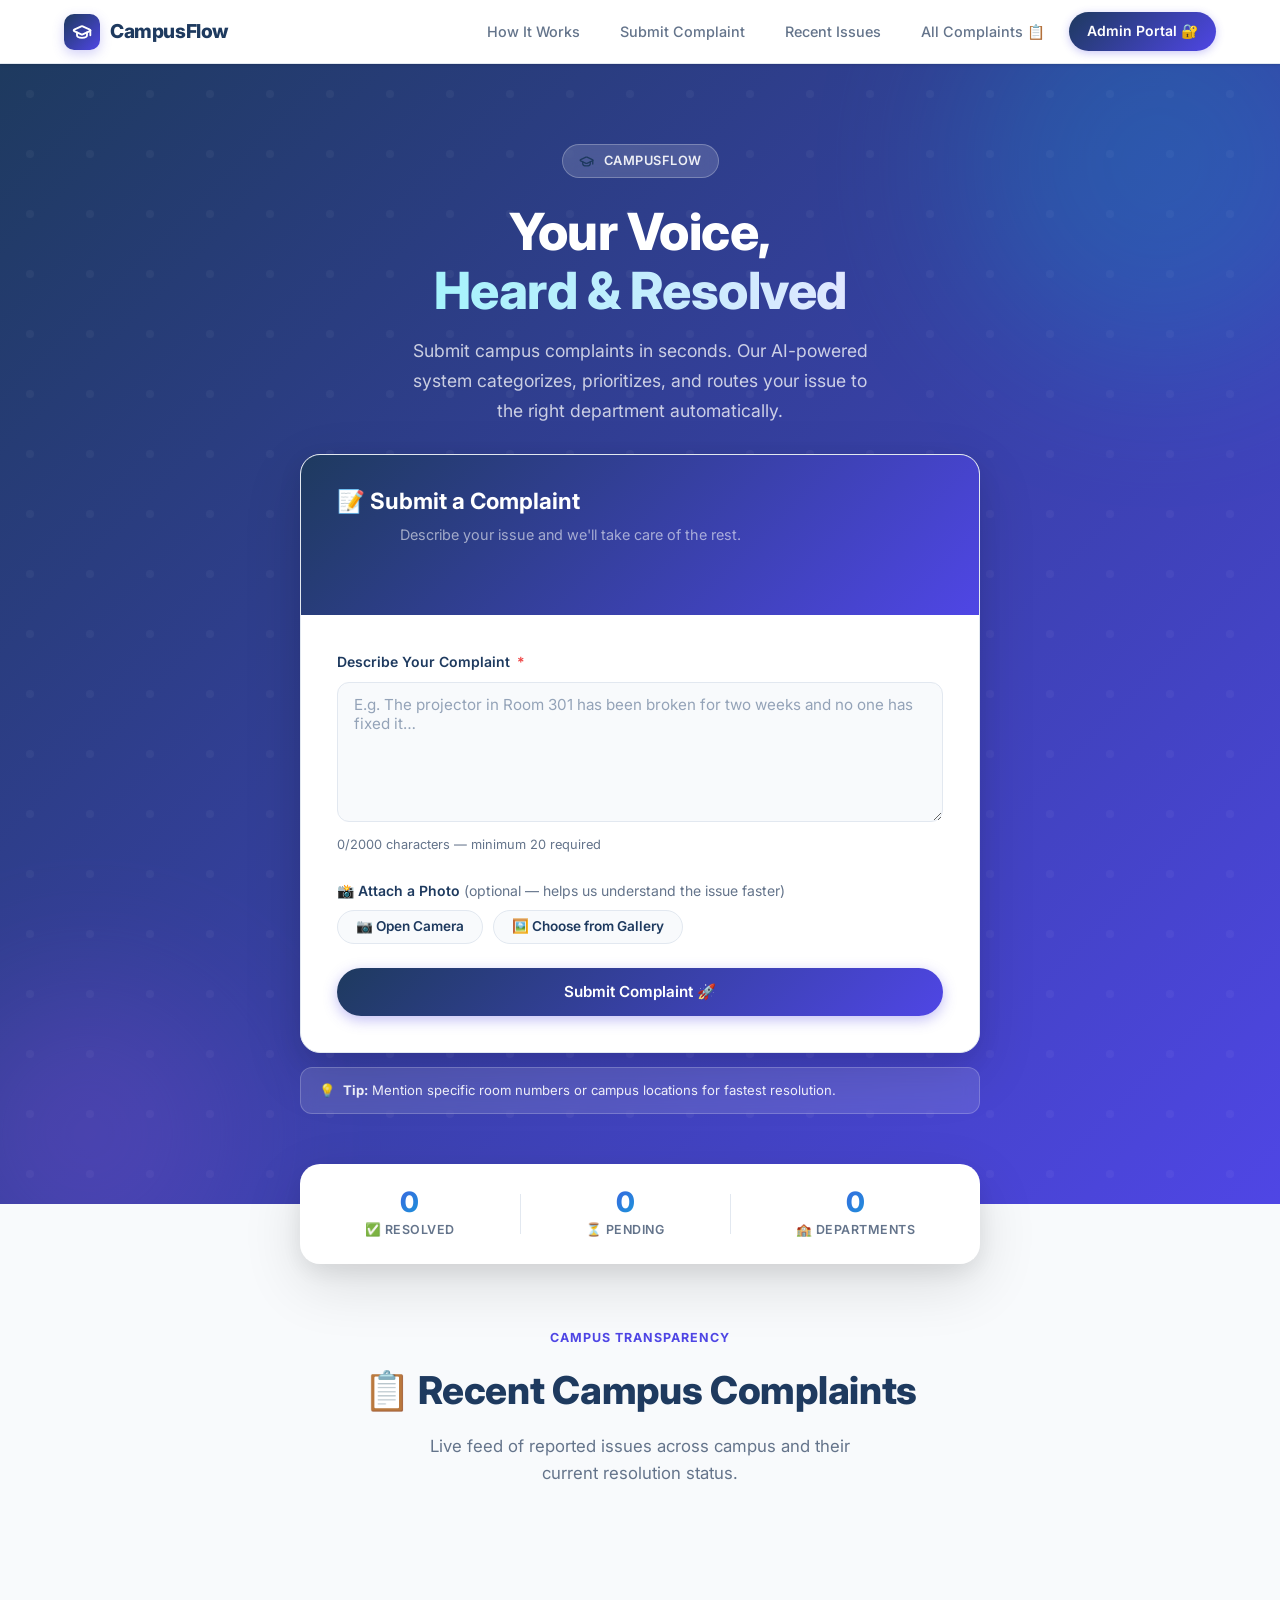
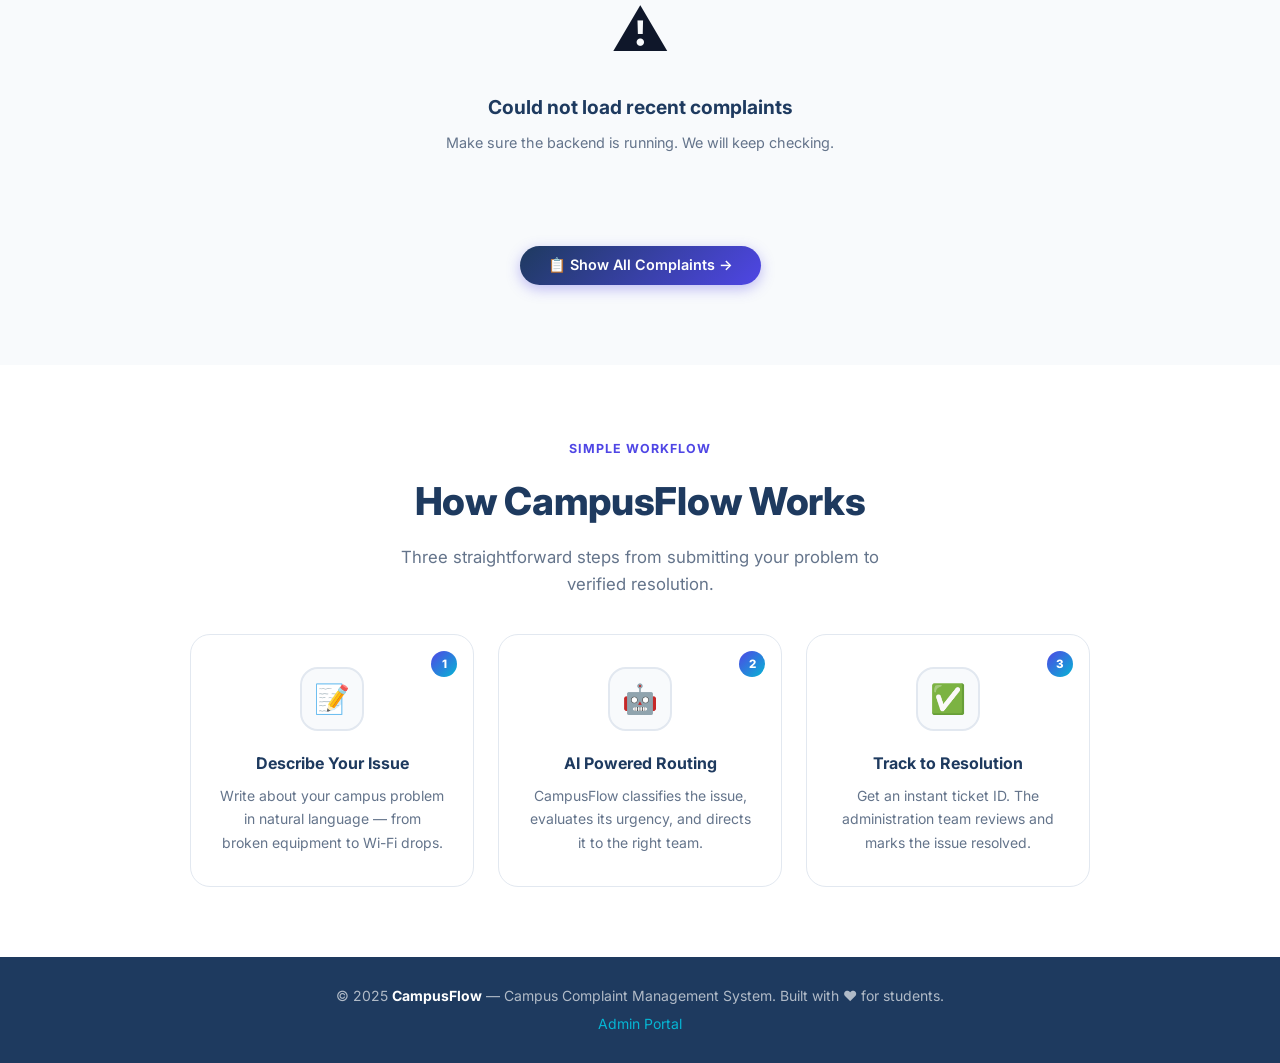
==== frontend/index.html @ 55af2394 "design: replace graduation emoji with modern SVG brand logo across all pages" ====
<!DOCTYPE html>
<html lang="en">
<head>
  <meta charset="UTF-8" />
  <meta name="viewport" content="width=device-width, initial-scale=1.0" />
  <title>CampusFlow — Campus Complaint Management</title>
  <meta name="description" content="Submit and track campus complaints quickly and easily with CampusFlow." />
  <link rel="stylesheet" href="css/style.css" />
</head>
<body>

  <!-- ══ Navbar ══════════════════════════════════════════════ -->
  <nav class="navbar">
    <a class="navbar-brand" href="index.html">
      <div class="brand-icon">
        <svg width="20" height="20" viewBox="0 0 24 24" fill="none" stroke="currentColor" stroke-width="2.2" stroke-linecap="round" stroke-linejoin="round" aria-hidden="true">
          <path d="M21.42 10.922a1 1 0 0 0-.019-1.838L12.83 5.18a2 2 0 0 0-1.66 0L2.6 9.08a1 1 0 0 0 0 1.832l8.57 3.908a2 2 0 0 0 1.66 0z"/>
          <path d="M22 10v6"/>
          <path d="M6 12.5V16a6 3 0 0 0 12 0v-3.5"/>
        </svg>
      </div>
      CampusFlow
    </a>
    <div class="navbar-nav">
      <a href="#how-it-works" class="nav-link">How It Works</a>
      <a href="#submit" class="nav-link">Submit Complaint</a>
      <a href="#recent-complaints" class="nav-link">Recent Issues</a>
      <a href="complaints.html" class="nav-link">All Complaints 📋</a>
      <a href="admin-login.html" class="btn-nav-admin">Admin Portal 🔐</a>
    </div>
  </nav>

  <!-- ══ Hero ════════════════════════════════════════════════ -->
  <section class="hero" id="home">
    <div class="hero-blob hero-blob-1"></div>
    <div class="hero-blob hero-blob-2"></div>
    <div class="hero-content" style="max-width: 760px;">
      <div class="hero-badge">
        <span class="hero-badge-icon">
          <svg width="15" height="15" viewBox="0 0 24 24" fill="none" stroke="currentColor" stroke-width="2.2" stroke-linecap="round" stroke-linejoin="round" aria-hidden="true">
            <path d="M21.42 10.922a1 1 0 0 0-.019-1.838L12.83 5.18a2 2 0 0 0-1.66 0L2.6 9.08a1 1 0 0 0 0 1.832l8.57 3.908a2 2 0 0 0 1.66 0z"/>
            <path d="M22 10v6"/>
            <path d="M6 12.5V16a6 3 0 0 0 12 0v-3.5"/>
          </svg>
        </span>
        CampusFlow
      </div>
      <h1>
        Your Voice,<br />
        <span>Heard &amp; Resolved</span>
      </h1>
      <p style="margin-bottom: 28px;">
        Submit campus complaints in seconds. Our AI-powered system categorizes,
        prioritizes, and routes your issue to the right department automatically.
      </p>

      <!-- ══ Complaint Form Card (Inside Hero) ═════════════════ -->
      <div class="complaint-wrapper" id="submit" style="text-align: left; max-width: 680px; margin: 0 auto;">
        <div class="complaint-card">
          <div class="complaint-card-header">
            <h2>📝 Submit a Complaint</h2>
            <p>Describe your issue and we'll take care of the rest.</p>
          </div>
          <div class="complaint-card-body">
            <form id="complaint-form" novalidate>
              <div class="form-group">
                <label class="form-label" for="complaint-text">
                  Describe Your Complaint <span class="required">*</span>
                </label>
                <textarea
                  id="complaint-text"
                  class="form-control"
                  placeholder="E.g. The projector in Room 301 has been broken for two weeks and no one has fixed it…"
                  maxlength="2000"
                  rows="5"
                ></textarea>
                <div class="form-hint">
                  <span id="char-count">0</span>/2000 characters — minimum 20 required
                </div>
                <div class="form-error" id="complaint-error">
                  Please describe your complaint (minimum 20 characters).
                </div>
              </div>

              <!-- ══ Photo Attachment (optional) ════════════════ -->
              <div class="form-group" id="photo-section">
                <label class="form-label">📸 Attach a Photo <span style="font-weight:400;color:var(--text-muted)">(optional — helps us understand the issue faster)</span></label>

                <div id="camera-controls" style="display:flex;gap:10px;flex-wrap:wrap;align-items:center;">
                  <button type="button" class="btn btn-secondary" id="open-camera-btn" style="gap:8px;padding:9px 18px;font-size:.85rem;">
                    📷 Open Camera
                  </button>
                  <label class="btn btn-secondary" id="upload-file-label" style="gap:8px;padding:9px 18px;font-size:.85rem;cursor:pointer;margin:0;">
                    🖼️ Choose from Gallery
                    <input type="file" id="file-input" accept="image/*" style="display:none;" />
                  </label>
                  <button type="button" class="btn btn-secondary" id="remove-photo-btn" style="display:none;gap:6px;padding:9px 14px;font-size:.82rem;color:#e53e3e;border-color:#e53e3e;">
                    ✕ Remove Photo
                  </button>
                </div>

                <!-- Live Camera Stream -->
                <div id="camera-stream-wrap" style="display:none;margin-top:14px;border-radius:var(--radius);overflow:hidden;border:2px solid var(--border);background:#000;position:relative;">
                  <video id="camera-video" autoplay playsinline style="width:100%;max-height:260px;object-fit:cover;display:block;"></video>
                  <div style="position:absolute;bottom:0;left:0;right:0;padding:12px;display:flex;gap:10px;justify-content:center;background:linear-gradient(transparent,rgba(0,0,0,0.6));">
                    <button type="button" class="btn btn-primary" id="capture-btn" style="padding:9px 24px;font-size:.9rem;">📸 Capture</button>
                    <button type="button" class="btn btn-secondary" id="close-camera-btn" style="padding:9px 18px;font-size:.9rem;background:rgba(255,255,255,0.15);color:#fff;border-color:rgba(255,255,255,0.3);">✕ Cancel</button>
                  </div>
                </div>

                <!-- Photo Preview -->
                <div id="photo-preview-wrap" style="display:none;margin-top:14px;border-radius:var(--radius);overflow:hidden;border:2px solid var(--primary);position:relative;">
                  <img id="photo-preview-img" src="" alt="Complaint photo" style="width:100%;max-height:260px;object-fit:cover;display:block;" />
                  <div style="position:absolute;top:8px;right:8px;">
                    <span style="background:var(--primary);color:#fff;font-size:.75rem;padding:3px 10px;border-radius:20px;font-weight:600;">✅ Photo attached</span>
                  </div>
                </div>

                <!-- Hidden canvas for capture -->
                <canvas id="capture-canvas" style="display:none;"></canvas>
              </div>

              <button class="btn btn-primary btn-full" type="submit" id="submit-btn" style="min-height: 48px;">
                <span id="btn-text">Submit Complaint 🚀</span>
              </button>
            </form>

            <!-- Result Display -->
            <div class="result-area" id="result-area"></div>
          </div>
        </div>

        <!-- Quick Tips Bar -->
        <div style="
          margin-top: 14px;
          background: rgba(255,255,255,0.12);
          backdrop-filter: blur(8px);
          border-radius: var(--radius);
          padding: 12px 18px;
          border: 1px solid rgba(255,255,255,0.2);
          color: rgba(255,255,255,0.9);
          font-size: .82rem;
          display: flex;
          align-items: center;
          gap: 8px;
        ">
          <span>💡</span>
          <span><strong>Tip:</strong> Mention specific room numbers or campus locations for fastest resolution.</span>
        </div>
      </div>
    </div>
  </section>

  <!-- ══ Stats Bar ════════════════════════════════════════════ -->
  <div class="stats-bar">
    <div class="stat-item">
      <div class="stat-number" id="home-stat-resolved">0</div>
      <div class="stat-label">✅ Resolved</div>
    </div>
    <div class="stat-divider"></div>
    <div class="stat-item">
      <div class="stat-number" id="home-stat-pending">0</div>
      <div class="stat-label">⏳ Pending</div>
    </div>
    <div class="stat-divider"></div>
    <div class="stat-item">
      <div class="stat-number" id="home-stat-depts">0</div>
      <div class="stat-label">🏫 Departments</div>
    </div>
  </div>

  <!-- ══ Recent Campus Complaints ══════════════════════════════ -->
  <section class="section" id="recent-complaints" style="background: var(--bg); padding-top: 60px; padding-bottom: 80px;">
    <div class="section-container" style="max-width: 1140px; margin: 0 auto; padding: 0 20px;">
      <div class="section-header" style="text-align: center; margin-bottom: 36px;">
        <span class="eyebrow">Campus Transparency</span>
        <h2>📋 Recent Campus Complaints</h2>
        <p>Live feed of reported issues across campus and their current resolution status.</p>
      </div>

      <!-- Complaints Table / List Container -->
      <div id="home-complaints-container">
        <div class="empty-state">
          <span class="empty-icon">⏳</span>
          <h3>Loading complaints…</h3>
          <p>Fetching latest campus updates…</p>
        </div>
      </div>

      <!-- Action Buttons: Show More & Show All -->
      <div class="complaints-actions-row" style="display:flex; justify-content:center; align-items:center; gap:16px; margin-top:28px; flex-wrap:wrap;">
        <button class="btn btn-secondary" id="show-more-btn" style="display:none; padding: 12px 28px; font-size:.9rem; font-weight:600;">
          ⬇️ Show More (<span id="showing-count">5</span> / <span id="total-count">0</span>)
        </button>
        <a href="complaints.html" class="btn btn-primary" id="show-all-btn" style="padding: 12px 28px; font-size:.9rem; font-weight:600;">
          📋 Show All Complaints →
        </a>
      </div>
    </div>
  </section>

  <!-- ══ How It Works ════════════════════════════════════════ -->
  <section class="section" id="how-it-works" style="background: #ffffff; padding: 70px 20px;">
    <div class="section-container" style="max-width: 1000px; margin: 0 auto;">
      <div class="section-header" style="text-align: center; margin-bottom: 36px;">
        <span class="eyebrow">Simple Workflow</span>
        <h2>How CampusFlow Works</h2>
        <p>Three straightforward steps from submitting your problem to verified resolution.</p>
      </div>
      <div class="steps-grid">
        <div class="step-card">
          <span class="step-number">1</span>
          <div class="step-icon">📝</div>
          <div class="step-title">Describe Your Issue</div>
          <p class="step-desc">
            Write about your campus problem in natural language — from broken equipment to Wi-Fi drops.
          </p>
        </div>
        <div class="step-card">
          <span class="step-number">2</span>
          <div class="step-icon">🤖</div>
          <div class="step-title">AI Powered Routing</div>
          <p class="step-desc">
            CampusFlow classifies the issue, evaluates its urgency, and directs it to the right team.
          </p>
        </div>
        <div class="step-card">
          <span class="step-number">3</span>
          <div class="step-icon">✅</div>
          <div class="step-title">Track to Resolution</div>
          <p class="step-desc">
            Get an instant ticket ID. The administration team reviews and marks the issue resolved.
          </p>
        </div>
      </div>
    </div>
  </section>

  <!-- ══ Ticket Detail Modal Popup ════════════════════════════ -->
  <div class="modal-overlay" id="home-modal-overlay">
    <div class="modal modal-detail" id="home-modal">
      <div class="modal-header">
        <div class="modal-title-wrap">
          <h2 id="home-modal-ticket-id">Ticket Details</h2>
          <span id="home-modal-ticket-status"></span>
        </div>
        <button class="modal-close-btn" id="home-modal-close-btn" aria-label="Close modal">✕</button>
      </div>
      <div class="modal-body" id="home-modal-body">
        <!-- Dynamically populated by complaint.js -->
      </div>
      <div class="modal-footer" id="home-modal-footer">
        <button class="btn btn-secondary" id="home-modal-close-action">Close</button>
      </div>
    </div>
  </div>

  <!-- ══ Footer ══════════════════════════════════════════════ -->
  <footer class="footer">
    <p>
      © 2025 <strong>CampusFlow</strong> — Campus Complaint Management System.
      Built with ❤️ for students.
    </p>
    <p style="margin-top:6px;">
      <a href="admin-login.html">Admin Portal</a>
    </p>
  </footer>

  <!-- ══ Scripts ═════════════════════════════════════════════ -->
  <script src="js/api.js"></script>
  <script src="js/complaint.js"></script>
</body>
</html>
---- frontend/css/style.css ----
/* ============================================================
   CampusFlow — Main Stylesheet
   ============================================================ */

@import url('https://fonts.googleapis.com/css2?family=Inter:wght@300;400;500;600;700;800&display=swap');

/* ── CSS Variables ─────────────────────────────────────────── */
:root {
  --primary:     #1e3a5f;
  --primary-light: #2a4f82;
  --accent:      #4f46e5;
  --accent-light: #6366f1;
  --cyan:        #06b6d4;
  --danger:      #ef4444;
  --warning:     #f59e0b;
  --success:     #10b981;
  --bg:          #f8fafc;
  --surface:     #ffffff;
  --border:      #e2e8f0;
  --text:        #0f172a;
  --text-muted:  #64748b;
  --text-light:  #94a3b8;
  --shadow-sm:   0 1px 3px rgba(0,0,0,.08), 0 1px 2px rgba(0,0,0,.06);
  --shadow-md:   0 4px 16px rgba(0,0,0,.10), 0 2px 6px rgba(0,0,0,.07);
  --shadow-lg:   0 20px 60px rgba(0,0,0,.12), 0 8px 24px rgba(0,0,0,.08);
  --radius:      12px;
  --radius-lg:   20px;
  --radius-full: 9999px;
  --transition:  all .22s cubic-bezier(.4,0,.2,1);
  --hero-gradient: linear-gradient(135deg, #1e3a5f 0%, #4f46e5 100%);
  --accent-gradient: linear-gradient(135deg, #4f46e5 0%, #06b6d4 100%);
}

/* ── Reset & Base ──────────────────────────────────────────── */
*, *::before, *::after { box-sizing: border-box; margin: 0; padding: 0; }

html { scroll-behavior: smooth; font-size: 16px; }

body {
  font-family: 'Inter', system-ui, -apple-system, sans-serif;
  background: var(--bg);
  color: var(--text);
  line-height: 1.6;
  -webkit-font-smoothing: antialiased;
}

img { max-width: 100%; display: block; }
a  { color: inherit; text-decoration: none; }
ul { list-style: none; }
button { cursor: pointer; font-family: inherit; border: none; background: none; }
input, textarea, select { font-family: inherit; }

/* ── Scrollbar ─────────────────────────────────────────────── */
::-webkit-scrollbar { width: 6px; }
::-webkit-scrollbar-track { background: transparent; }
::-webkit-scrollbar-thumb { background: var(--border); border-radius: 99px; }

/* ── Navbar ────────────────────────────────────────────────── */
.navbar {
  position: sticky;
  top: 0;
  z-index: 100;
  background: rgba(255,255,255,.92);
  backdrop-filter: blur(12px);
  -webkit-backdrop-filter: blur(12px);
  border-bottom: 1px solid var(--border);
  padding: 0 5vw;
  height: 64px;
  display: flex;
  align-items: center;
  justify-content: space-between;
  box-shadow: var(--shadow-sm);
}

.navbar-brand {
  display: flex;
  align-items: center;
  gap: 10px;
  font-weight: 800;
  font-size: 1.2rem;
  color: var(--primary);
  letter-spacing: -.4px;
}

.navbar-brand .brand-icon {
  width: 36px;
  height: 36px;
  background: var(--hero-gradient);
  border-radius: 10px;
  display: flex;
  align-items: center;
  justify-content: center;
  font-size: 1.1rem;
  color: #fff;
  flex-shrink: 0;
  box-shadow: 0 4px 12px rgba(79, 70, 229, 0.25);
}

.navbar-brand .brand-icon svg,
.dashboard-brand .brand-icon svg {
  width: 20px;
  height: 20px;
  stroke: #ffffff;
  display: block;
}

.auth-logo-icon svg {
  width: 34px;
  height: 34px;
  stroke: #ffffff;
  display: block;
}

.hero-badge .hero-badge-icon {
  display: inline-flex;
  align-items: center;
  justify-content: center;
  color: var(--primary);
  margin-right: 2px;
}

.hero-badge .hero-badge-icon svg {
  width: 15px;
  height: 15px;
  stroke: currentColor;
}

.navbar-nav {
  display: flex;
  align-items: center;
  gap: 8px;
}

.nav-link {
  padding: 8px 16px;
  border-radius: var(--radius-full);
  font-size: .9rem;
  font-weight: 500;
  color: var(--text-muted);
  transition: var(--transition);
}
.nav-link:hover { background: var(--bg); color: var(--primary); }
.nav-link.active { background: var(--accent); color: #fff; }

.btn-nav-admin {
  padding: 8px 18px;
  border-radius: var(--radius-full);
  background: var(--hero-gradient);
  color: #fff;
  font-weight: 600;
  font-size: .875rem;
  transition: var(--transition);
  box-shadow: 0 2px 8px rgba(79,70,229,.3);
}
.btn-nav-admin:hover { opacity: .9; transform: translateY(-1px); box-shadow: 0 4px 16px rgba(79,70,229,.4); }

/* ── Hero ──────────────────────────────────────────────────── */
.hero {
  background: var(--hero-gradient);
  padding: 80px 5vw 90px;
  position: relative;
  overflow: hidden;
  text-align: center;
}

.hero::before {
  content: '';
  position: absolute;
  inset: 0;
  background: url("data:image/svg+xml,%3Csvg width='60' height='60' viewBox='0 0 60 60' xmlns='http://www.w3.org/2000/svg'%3E%3Cg fill='none' fill-rule='evenodd'%3E%3Cg fill='%23ffffff' fill-opacity='0.04'%3E%3Ccircle cx='30' cy='30' r='4'/%3E%3C/g%3E%3C/g%3E%3C/svg%3E");
  pointer-events: none;
}

.hero-blob {
  position: absolute;
  border-radius: 50%;
  filter: blur(80px);
  opacity: .2;
  pointer-events: none;
}
.hero-blob-1 { width: 400px; height: 400px; background: var(--cyan); top: -100px; right: -80px; }
.hero-blob-2 { width: 300px; height: 300px; background: #a855f7; bottom: -80px; left: -60px; }

.hero-content { position: relative; z-index: 1; max-width: 640px; margin: 0 auto; }

.hero-badge {
  display: inline-flex;
  align-items: center;
  gap: 8px;
  background: rgba(255,255,255,.15);
  border: 1px solid rgba(255,255,255,.25);
  backdrop-filter: blur(8px);
  border-radius: var(--radius-full);
  padding: 6px 16px;
  font-size: .8rem;
  font-weight: 600;
  color: rgba(255,255,255,.9);
  letter-spacing: .5px;
  text-transform: uppercase;
  margin-bottom: 24px;
}

.hero h1 {
  font-size: clamp(2rem, 5vw, 3.2rem);
  font-weight: 800;
  color: #fff;
  line-height: 1.15;
  letter-spacing: -.5px;
  margin-bottom: 16px;
}

.hero h1 span {
  background: linear-gradient(90deg, #a5f3fc, #e0e7ff);
  -webkit-background-clip: text;
  -webkit-text-fill-color: transparent;
  background-clip: text;
}

.hero p {
  font-size: 1.1rem;
  color: rgba(255,255,255,.75);
  max-width: 480px;
  margin: 0 auto 40px;
  line-height: 1.7;
}

/* ── Stats Bar ─────────────────────────────────────────────── */
.stats-bar {
  background: #fff;
  border-radius: var(--radius-lg);
  box-shadow: var(--shadow-lg);
  padding: 24px 40px;
  display: flex;
  align-items: center;
  justify-content: space-around;
  gap: 16px;
  max-width: 680px;
  margin: -40px auto 0;
  position: relative;
  z-index: 5;
}

.stat-item { text-align: center; }

.stat-number {
  font-size: 1.75rem;
  font-weight: 800;
  color: var(--primary);
  line-height: 1;
  background: var(--accent-gradient);
  -webkit-background-clip: text;
  -webkit-text-fill-color: transparent;
  background-clip: text;
}

.stat-label {
  font-size: .78rem;
  font-weight: 600;
  color: var(--text-muted);
  text-transform: uppercase;
  letter-spacing: .5px;
  margin-top: 4px;
}

.stat-divider {
  width: 1px;
  height: 40px;
  background: var(--border);
}

/* ── Section Layout ────────────────────────────────────────── */
.section {
  padding: 80px 5vw;
}

.section-header {
  text-align: center;
  margin-bottom: 56px;
}

.section-header .eyebrow {
  display: inline-block;
  font-size: .78rem;
  font-weight: 700;
  color: var(--accent);
  text-transform: uppercase;
  letter-spacing: 1px;
  margin-bottom: 12px;
}

.section-header h2 {
  font-size: clamp(1.6rem, 3vw, 2.4rem);
  font-weight: 800;
  color: var(--primary);
  letter-spacing: -.3px;
  margin-bottom: 12px;
}

.section-header p {
  color: var(--text-muted);
  font-size: 1.05rem;
  max-width: 480px;
  margin: 0 auto;
}

/* ── Card ──────────────────────────────────────────────────── */
.card {
  background: var(--surface);
  border-radius: var(--radius-lg);
  box-shadow: var(--shadow-md);
  border: 1px solid var(--border);
  transition: var(--transition);
}

.card:hover {
  box-shadow: var(--shadow-lg);
  transform: translateY(-3px);
}

/* ── Complaint Form ────────────────────────────────────────── */
.complaint-section {
  background: var(--bg);
  padding: 80px 5vw;
}

.complaint-wrapper {
  max-width: 680px;
  margin: 0 auto;
}

.complaint-card {
  background: var(--surface);
  border-radius: var(--radius-lg);
  box-shadow: var(--shadow-lg);
  border: 1px solid var(--border);
  overflow: hidden;
}

.complaint-card-header {
  background: var(--hero-gradient);
  padding: 28px 36px;
  color: #fff;
}

.complaint-card-header h2 {
  font-size: 1.4rem;
  font-weight: 700;
  margin-bottom: 4px;
}

.complaint-card-header p {
  opacity: .75;
  font-size: .9rem;
}

.complaint-card-body {
  padding: 36px;
}

.form-group {
  margin-bottom: 24px;
}

.form-label {
  display: block;
  font-size: .875rem;
  font-weight: 600;
  color: var(--primary);
  margin-bottom: 8px;
}

.form-label span.required {
  color: var(--danger);
  margin-left: 3px;
}

.form-control {
  width: 100%;
  padding: 12px 16px;
  border: 1.5px solid var(--border);
  border-radius: var(--radius);
  font-size: .95rem;
  color: var(--text);
  background: var(--bg);
  transition: var(--transition);
  outline: none;
  resize: vertical;
}

.form-control:focus {
  border-color: var(--accent);
  background: #fff;
  box-shadow: 0 0 0 3px rgba(79,70,229,.12);
}

.form-control.error {
  border-color: var(--danger);
  box-shadow: 0 0 0 3px rgba(239,68,68,.12);
}

.form-control::placeholder { color: var(--text-light); }

textarea.form-control { min-height: 140px; }

.form-hint {
  font-size: .8rem;
  color: var(--text-muted);
  margin-top: 6px;
}

.form-error {
  font-size: .8rem;
  color: var(--danger);
  margin-top: 6px;
  display: none;
}
.form-error.visible { display: block; }

/* ── Buttons ───────────────────────────────────────────────── */
.btn {
  display: inline-flex;
  align-items: center;
  justify-content: center;
  gap: 8px;
  padding: 12px 28px;
  border-radius: var(--radius-full);
  font-weight: 600;
  font-size: .95rem;
  transition: var(--transition);
  border: none;
  cursor: pointer;
  line-height: 1;
}

.btn-primary {
  background: var(--hero-gradient);
  color: #fff;
  box-shadow: 0 4px 14px rgba(79,70,229,.35);
}
.btn-primary:hover { opacity: .92; transform: translateY(-2px); box-shadow: 0 6px 20px rgba(79,70,229,.45); }
.btn-primary:active { transform: translateY(0); }

.btn-primary:disabled {
  opacity: .65;
  cursor: not-allowed;
  transform: none;
}

.btn-secondary {
  background: var(--bg);
  color: var(--primary);
  border: 1.5px solid var(--border);
}
.btn-secondary:hover { background: #fff; border-color: var(--accent); color: var(--accent); }

.btn-danger {
  background: linear-gradient(135deg, #ef4444, #dc2626);
  color: #fff;
  box-shadow: 0 4px 14px rgba(239,68,68,.3);
}
.btn-danger:hover { opacity: .9; transform: translateY(-1px); }

.btn-success {
  background: linear-gradient(135deg, #10b981, #059669);
  color: #fff;
  box-shadow: 0 4px 14px rgba(16,185,129,.3);
}
.btn-success:hover { opacity: .9; transform: translateY(-1px); }

.btn-sm {
  padding: 7px 16px;
  font-size: .82rem;
}

.btn-full { width: 100%; }

/* ── Ticket Result ─────────────────────────────────────────── */
.result-area {
  display: none;
  margin-top: 32px;
  animation: slideIn .4s cubic-bezier(.4,0,.2,1);
}

.result-area.visible { display: block; }

@keyframes slideIn {
  from { opacity: 0; transform: translateY(20px); }
  to   { opacity: 1; transform: translateY(0); }
}

.result-card {
  background: linear-gradient(135deg, #f0f9ff 0%, #f5f3ff 100%);
  border: 1.5px solid rgba(79,70,229,.18);
  border-radius: var(--radius-lg);
  padding: 28px;
}

.result-success-header {
  display: flex;
  align-items: center;
  gap: 12px;
  margin-bottom: 20px;
}

.result-icon {
  width: 48px;
  height: 48px;
  background: linear-gradient(135deg, #10b981, #059669);
  border-radius: 14px;
  display: flex;
  align-items: center;
  justify-content: center;
  font-size: 1.4rem;
  flex-shrink: 0;
  box-shadow: 0 4px 12px rgba(16,185,129,.3);
}

.result-title {
  font-size: 1.1rem;
  font-weight: 700;
  color: var(--primary);
}

.result-subtitle {
  font-size: .85rem;
  color: var(--text-muted);
}

.result-grid {
  display: grid;
  grid-template-columns: 1fr 1fr;
  gap: 12px;
}

.result-field {
  background: #fff;
  border: 1px solid var(--border);
  border-radius: var(--radius);
  padding: 12px 16px;
}

.result-field-label {
  font-size: .72rem;
  font-weight: 700;
  color: var(--text-muted);
  text-transform: uppercase;
  letter-spacing: .6px;
  margin-bottom: 4px;
}

.result-field-value {
  font-size: .95rem;
  font-weight: 600;
  color: var(--primary);
}

.ticket-id-badge {
  font-family: 'Courier New', monospace;
  font-size: .82rem;
  background: var(--hero-gradient);
  -webkit-background-clip: text;
  -webkit-text-fill-color: transparent;
  background-clip: text;
  font-weight: 700;
}

/* ── Badge / Pill ──────────────────────────────────────────── */
.badge {
  display: inline-flex;
  align-items: center;
  gap: 5px;
  padding: 4px 10px;
  border-radius: var(--radius-full);
  font-size: .74rem;
  font-weight: 700;
  letter-spacing: .3px;
  text-transform: uppercase;
  white-space: nowrap;
  line-height: 1.2;
}

.badge-high   { background: #fee2e2; color: #b91c1c; }
.badge-medium { background: #fef3c7; color: #92400e; }
.badge-low    { background: #d1fae5; color: #065f46; }
.badge-pending    { background: #dbeafe; color: #1e40af; }
.badge-inprogress { background: #e0f2fe; color: #0369a1; }
.badge-resolved   { background: #d1fae5; color: #065f46; }
.badge-accent { background: #ede9fe; color: #5b21b6; }

/* ── How it Works ──────────────────────────────────────────── */
.steps-grid {
  display: grid;
  grid-template-columns: repeat(auto-fit, minmax(220px, 1fr));
  gap: 24px;
  max-width: 900px;
  margin: 0 auto;
}

.step-card {
  background: var(--surface);
  border-radius: var(--radius-lg);
  border: 1px solid var(--border);
  padding: 32px 28px;
  text-align: center;
  transition: var(--transition);
  position: relative;
  overflow: hidden;
}

.step-card::before {
  content: '';
  position: absolute;
  top: 0; left: 0; right: 0;
  height: 3px;
  background: var(--accent-gradient);
  transform: scaleX(0);
  transition: var(--transition);
  transform-origin: left;
}

.step-card:hover { box-shadow: var(--shadow-md); transform: translateY(-4px); }
.step-card:hover::before { transform: scaleX(1); }

.step-icon {
  width: 64px;
  height: 64px;
  background: var(--bg);
  border: 2px solid var(--border);
  border-radius: 18px;
  display: flex;
  align-items: center;
  justify-content: center;
  font-size: 1.8rem;
  margin: 0 auto 20px;
  transition: var(--transition);
}

.step-card:hover .step-icon {
  background: linear-gradient(135deg, #ede9fe, #e0f2fe);
  border-color: transparent;
  transform: scale(1.08);
}

.step-number {
  position: absolute;
  top: 16px;
  right: 16px;
  width: 26px;
  height: 26px;
  background: var(--accent-gradient);
  color: #fff;
  border-radius: 50%;
  display: flex;
  align-items: center;
  justify-content: center;
  font-size: .72rem;
  font-weight: 800;
}

.step-title {
  font-size: 1rem;
  font-weight: 700;
  color: var(--primary);
  margin-bottom: 8px;
}

.step-desc {
  font-size: .875rem;
  color: var(--text-muted);
  line-height: 1.65;
}

/* ── Admin Login ───────────────────────────────────────────── */
.auth-page {
  min-height: 100vh;
  display: flex;
  align-items: center;
  justify-content: center;
  background: var(--hero-gradient);
  position: relative;
  overflow: hidden;
  padding: 24px;
}

.auth-page::before {
  content: '';
  position: absolute;
  inset: 0;
  background: url("data:image/svg+xml,%3Csvg width='60' height='60' viewBox='0 0 60 60' xmlns='http://www.w3.org/2000/svg'%3E%3Cg fill='none' fill-rule='evenodd'%3E%3Cg fill='%23ffffff' fill-opacity='0.04'%3E%3Ccircle cx='30' cy='30' r='4'/%3E%3C/g%3E%3C/g%3E%3C/svg%3E");
}

.auth-blob {
  position: absolute;
  border-radius: 50%;
  filter: blur(80px);
  opacity: .25;
  pointer-events: none;
}
.auth-blob-1 { width: 500px; height: 500px; background: var(--cyan); top: -150px; right: -100px; }
.auth-blob-2 { width: 400px; height: 400px; background: #a855f7; bottom: -120px; left: -80px; }

.auth-card {
  position: relative;
  background: #fff;
  border-radius: var(--radius-lg);
  box-shadow: var(--shadow-lg);
  padding: 48px 44px;
  width: 100%;
  max-width: 440px;
  z-index: 1;
  animation: fadeUp .5s cubic-bezier(.4,0,.2,1);
}

@keyframes fadeUp {
  from { opacity: 0; transform: translateY(30px); }
  to   { opacity: 1; transform: translateY(0); }
}

.auth-logo {
  text-align: center;
  margin-bottom: 36px;
}

.auth-logo-icon {
  width: 64px;
  height: 64px;
  background: var(--hero-gradient);
  border-radius: 18px;
  display: flex;
  align-items: center;
  justify-content: center;
  font-size: 2rem;
  margin: 0 auto 16px;
  box-shadow: 0 8px 24px rgba(79,70,229,.3);
}

.auth-logo h1 {
  font-size: 1.5rem;
  font-weight: 800;
  color: var(--primary);
  letter-spacing: -.3px;
}

.auth-logo p {
  font-size: .875rem;
  color: var(--text-muted);
  margin-top: 4px;
}

.auth-error {
  background: #fee2e2;
  border: 1px solid #fecaca;
  border-radius: var(--radius);
  padding: 12px 16px;
  font-size: .875rem;
  color: #b91c1c;
  font-weight: 500;
  margin-bottom: 20px;
  display: none;
  align-items: center;
  gap: 8px;
}
.auth-error.visible { display: flex; }

/* ── Admin Dashboard ───────────────────────────────────────── */
.dashboard-layout {
  min-height: 100vh;
  display: flex;
  flex-direction: column;
  background: var(--bg);
}

.dashboard-header {
  background: var(--primary);
  padding: 0 5vw;
  height: 64px;
  display: flex;
  align-items: center;
  justify-content: space-between;
  box-shadow: 0 2px 12px rgba(0,0,0,.2);
  position: sticky;
  top: 0;
  z-index: 100;
}

.dashboard-brand {
  display: flex;
  align-items: center;
  gap: 10px;
  font-weight: 800;
  font-size: 1.1rem;
  color: #fff;
}

.dashboard-brand .brand-icon {
  width: 34px;
  height: 34px;
  background: rgba(255,255,255,.2);
  border-radius: 9px;
  display: flex;
  align-items: center;
  justify-content: center;
  font-size: 1rem;
}

.dashboard-header-actions {
  display: flex;
  align-items: center;
  gap: 12px;
}

.admin-info {
  font-size: .85rem;
  color: rgba(255,255,255,.7);
}

.btn-logout {
  display: flex;
  align-items: center;
  gap: 6px;
  padding: 8px 18px;
  background: rgba(255,255,255,.12);
  border: 1px solid rgba(255,255,255,.2);
  border-radius: var(--radius-full);
  color: #fff;
  font-size: .85rem;
  font-weight: 600;
  transition: var(--transition);
}
.btn-logout:hover { background: rgba(255,255,255,.22); }

.dashboard-main {
  flex: 1;
  padding: 40px 5vw;
  max-width: 1200px;
  margin: 0 auto;
  width: 100%;
}

.dashboard-title-row {
  display: flex;
  align-items: flex-end;
  justify-content: space-between;
  flex-wrap: wrap;
  gap: 16px;
  margin-bottom: 32px;
}

.dashboard-title-row h1 {
  font-size: 1.8rem;
  font-weight: 800;
  color: var(--primary);
  letter-spacing: -.3px;
}
.dashboard-title-row p {
  font-size: .9rem;
  color: var(--text-muted);
  margin-top: 4px;
}

/* ── Filter Tabs ───────────────────────────────────────────── */
.filter-row {
  display: flex;
  flex-wrap: wrap;
  gap: 10px;
  margin-bottom: 28px;
  align-items: center;
}

.filter-group-label {
  font-size: .8rem;
  font-weight: 700;
  color: var(--text-muted);
  text-transform: uppercase;
  letter-spacing: .6px;
  margin-right: 4px;
}

.filter-btn {
  padding: 8px 18px;
  border-radius: var(--radius-full);
  font-size: .83rem;
  font-weight: 600;
  background: var(--surface);
  border: 1.5px solid var(--border);
  color: var(--text-muted);
  transition: var(--transition);
}
.filter-btn:hover { border-color: var(--accent); color: var(--accent); }
.filter-btn.active {
  background: var(--hero-gradient);
  border-color: transparent;
  color: #fff;
  box-shadow: 0 2px 8px rgba(79,70,229,.3);
}

.filter-divider {
  width: 1px;
  height: 24px;
  background: var(--border);
  margin: 0 4px;
}

/* ── Ticket Cards ──────────────────────────────────────────── */
.tickets-grid {
  display: grid;
  gap: 16px;
}

.ticket-card {
  background: var(--surface);
  border: 1px solid var(--border);
  border-radius: var(--radius-lg);
  padding: 24px;
  display: grid;
  grid-template-columns: 1fr auto;
  gap: 16px;
  align-items: start;
  transition: var(--transition);
  position: relative;
  overflow: hidden;
}

.ticket-card::before {
  content: '';
  position: absolute;
  left: 0; top: 0; bottom: 0;
  width: 4px;
  border-radius: 4px 0 0 4px;
  background: var(--border);
  transition: var(--transition);
}

.ticket-card.urgency-high::before   { background: var(--danger); }
.ticket-card.urgency-medium::before { background: var(--warning); }
.ticket-card.urgency-low::before    { background: var(--success); }

.ticket-card:hover {
  box-shadow: var(--shadow-md);
  border-color: rgba(79,70,229,.2);
  transform: translateX(2px);
}

.ticket-card.resolved { opacity: .75; }

.ticket-meta {
  display: flex;
  flex-wrap: wrap;
  align-items: center;
  gap: 8px;
  margin-bottom: 10px;
}

.ticket-id {
  font-family: 'Courier New', monospace;
  font-size: .78rem;
  font-weight: 700;
  color: var(--accent);
  background: #ede9fe;
  padding: 3px 10px;
  border-radius: var(--radius-full);
}

.ticket-date {
  font-size: .78rem;
  color: var(--text-light);
  margin-left: auto;
}

.ticket-description {
  font-size: .92rem;
  color: var(--text);
  line-height: 1.6;
  margin-bottom: 12px;
  display: -webkit-box;
  line-clamp: 2;
  -webkit-line-clamp: 2;
  -webkit-box-orient: vertical;
  overflow: hidden;
}

.ticket-footer {
  display: flex;
  flex-wrap: wrap;
  align-items: center;
  gap: 8px;
}

.ticket-dept {
  font-size: .8rem;
  font-weight: 600;
  color: var(--text-muted);
  background: var(--bg);
  padding: 4px 12px;
  border-radius: var(--radius-full);
  border: 1px solid var(--border);
}

.ticket-actions {
  display: flex;
  flex-direction: column;
  gap: 8px;
  align-items: flex-end;
  min-width: 110px;
}

/* ── Loading Spinner ───────────────────────────────────────── */
.spinner-wrap {
  display: flex;
  flex-direction: column;
  align-items: center;
  justify-content: center;
  padding: 64px 0;
  gap: 16px;
  color: var(--text-muted);
  font-size: .9rem;
}

.spinner {
  width: 40px;
  height: 40px;
  border: 3px solid var(--border);
  border-top-color: var(--accent);
  border-radius: 50%;
  animation: spin .7s linear infinite;
}

@keyframes spin {
  to { transform: rotate(360deg); }
}

.btn-spinner {
  width: 16px;
  height: 16px;
  border: 2px solid rgba(255,255,255,.4);
  border-top-color: #fff;
  border-radius: 50%;
  animation: spin .7s linear infinite;
}

/* ── Empty State ───────────────────────────────────────────── */
.empty-state {
  text-align: center;
  padding: 64px 24px;
}

.empty-icon {
  font-size: 3.5rem;
  margin-bottom: 16px;
  display: block;
}

.empty-state h3 {
  font-size: 1.2rem;
  font-weight: 700;
  color: var(--primary);
  margin-bottom: 8px;
}

.empty-state p {
  font-size: .9rem;
  color: var(--text-muted);
}

/* ── Toast Notifications ───────────────────────────────────── */
.toast-container {
  position: fixed;
  bottom: 24px;
  right: 24px;
  z-index: 9999;
  display: flex;
  flex-direction: column;
  gap: 10px;
  pointer-events: none;
}

.toast {
  display: flex;
  align-items: center;
  gap: 12px;
  padding: 14px 20px;
  border-radius: var(--radius);
  box-shadow: var(--shadow-lg);
  font-size: .875rem;
  font-weight: 600;
  min-width: 280px;
  max-width: 380px;
  pointer-events: all;
  animation: toastIn .35s cubic-bezier(.4,0,.2,1);
  transition: var(--transition);
}

.toast.removing {
  animation: toastOut .3s cubic-bezier(.4,0,.2,1) forwards;
}

@keyframes toastIn {
  from { opacity: 0; transform: translateX(40px); }
  to   { opacity: 1; transform: translateX(0); }
}
@keyframes toastOut {
  to { opacity: 0; transform: translateX(40px); }
}

.toast-success { background: #fff; border-left: 4px solid var(--success); color: var(--text); }
.toast-error   { background: #fff; border-left: 4px solid var(--danger);  color: var(--text); }
.toast-info    { background: #fff; border-left: 4px solid var(--accent);  color: var(--text); }

.toast-icon { font-size: 1.1rem; flex-shrink: 0; }
.toast-close {
  margin-left: auto;
  color: var(--text-muted);
  font-size: 1rem;
  cursor: pointer;
  flex-shrink: 0;
  transition: var(--transition);
}
.toast-close:hover { color: var(--text); }

/* ── Modal ─────────────────────────────────────────────────── */
.modal-overlay {
  position: fixed;
  inset: 0;
  background: rgba(15,23,42,.5);
  backdrop-filter: blur(4px);
  z-index: 500;
  display: flex;
  align-items: center;
  justify-content: center;
  padding: 24px;
  opacity: 0;
  pointer-events: none;
  transition: var(--transition);
}
.modal-overlay.visible { opacity: 1; pointer-events: all; }

.modal {
  background: var(--surface);
  border-radius: var(--radius-lg);
  box-shadow: var(--shadow-lg);
  width: 100%;
  max-width: 480px;
  padding: 36px;
  transform: scale(.95) translateY(10px);
  transition: var(--transition);
}
.modal-overlay.visible .modal { transform: scale(1) translateY(0); }

/* ── Complaints Table ──────────────────────────────────────── */
.table-responsive {
  width: 100%;
  overflow-x: auto;
  background: var(--surface);
  border: 1px solid var(--border);
  border-radius: var(--radius-lg);
  box-shadow: var(--shadow-sm);
  margin-bottom: 24px;
}

.tickets-table {
  width: 100%;
  border-collapse: collapse;
  font-size: 0.86rem;
  text-align: left;
}

.tickets-table thead {
  background: #f8fafc;
  border-bottom: 2px solid var(--border);
}

.tickets-table th {
  padding: 12px 14px;
  font-size: 0.74rem;
  font-weight: 700;
  color: var(--text-muted);
  text-transform: uppercase;
  letter-spacing: 0.5px;
  white-space: nowrap;
}

.tickets-table tbody tr {
  border-bottom: 1px solid var(--border);
  transition: background 0.15s ease;
  cursor: pointer;
}

.tickets-table tbody tr:last-child {
  border-bottom: none;
}

.tickets-table tbody tr:hover {
  background: #f8fafc;
}

.tickets-table tbody tr.resolved {
  opacity: 0.85;
}

.tickets-table td {
  padding: 12px 14px;
  vertical-align: middle;
  color: var(--text);
  white-space: nowrap;
}

.table-problem-text {
  max-width: 220px;
  white-space: nowrap;
  overflow: hidden;
  text-overflow: ellipsis;
  font-weight: 500;
  color: var(--text);
  display: block;
}

.table-actions {
  display: flex;
  align-items: center;
  gap: 8px;
  white-space: nowrap;
}

.btn-view-details {
  padding: 6px 12px;
  font-size: 0.78rem;
  font-weight: 600;
  border-radius: var(--radius-full);
  background: #ede9fe;
  color: var(--accent);
  border: 1px solid rgba(79, 70, 229, 0.2);
  transition: var(--transition);
  cursor: pointer;
}

.btn-view-details:hover {
  background: var(--accent);
  color: #fff;
}

/* ── Detail Modal ──────────────────────────────────────────── */
.modal-detail {
  max-width: 620px;
  padding: 0;
  overflow: hidden;
  background: var(--surface);
  border: 1px solid var(--border);
}

.modal-header {
  display: flex;
  align-items: center;
  justify-content: space-between;
  padding: 20px 24px;
  background: #f8fafc;
  border-bottom: 1px solid var(--border);
}

.modal-title-wrap {
  display: flex;
  align-items: center;
  gap: 12px;
}

.modal-title-wrap h2 {
  font-size: 1.25rem;
  font-weight: 800;
  color: var(--primary);
  margin: 0;
}

.modal-close-btn {
  background: none;
  border: none;
  font-size: 1.2rem;
  cursor: pointer;
  color: var(--text-muted);
  width: 32px;
  height: 32px;
  display: flex;
  align-items: center;
  justify-content: center;
  border-radius: 50%;
  transition: var(--transition);
}

.modal-close-btn:hover {
  background: #e2e8f0;
  color: var(--text);
}

.modal-body {
  padding: 24px;
  max-height: 65vh;
  overflow-y: auto;
}

.modal-info-grid {
  display: grid;
  grid-template-columns: repeat(2, 1fr);
  gap: 14px;
  margin-bottom: 20px;
}

.modal-info-item {
  background: #f8fafc;
  border: 1px solid var(--border);
  border-radius: var(--radius);
  padding: 12px 16px;
}

.modal-info-label {
  font-size: 0.72rem;
  font-weight: 700;
  color: var(--text-muted);
  text-transform: uppercase;
  letter-spacing: 0.5px;
  margin-bottom: 4px;
}

.modal-info-value {
  font-size: 0.95rem;
  font-weight: 600;
  color: var(--text);
}

.modal-problem-box {
  background: #fbfcfe;
  border: 1px solid var(--border);
  border-left: 4px solid var(--accent);
  border-radius: var(--radius);
  padding: 16px;
  margin-top: 14px;
}

.modal-problem-box h4 {
  font-size: 0.78rem;
  font-weight: 700;
  color: var(--text-muted);
  text-transform: uppercase;
  letter-spacing: 0.5px;
  margin-bottom: 8px;
}

.modal-problem-box p {
  font-size: 0.92rem;
  line-height: 1.6;
  color: var(--text);
  white-space: pre-wrap;
  word-break: break-word;
  margin: 0;
}

.modal-footer {
  display: flex;
  justify-content: flex-end;
  gap: 12px;
  padding: 16px 24px;
  background: #f8fafc;
  border-top: 1px solid var(--border);
}

/* ── Footer ────────────────────────────────────────────────── */
.footer {
  background: var(--primary);
  color: rgba(255,255,255,.65);
  text-align: center;
  padding: 28px 5vw;
  font-size: .875rem;
}

.footer strong { color: #fff; }
.footer a { color: var(--cyan); transition: var(--transition); }
.footer a:hover { color: #fff; }

/* ── Dashboard Stats ───────────────────────────────────────── */
.dash-stats {
  display: grid;
  grid-template-columns: repeat(auto-fit, minmax(160px, 1fr));
  gap: 16px;
  margin-bottom: 32px;
}

.dash-stat-card {
  background: var(--surface);
  border: 1px solid var(--border);
  border-radius: var(--radius-lg);
  padding: 20px 24px;
  transition: var(--transition);
}
.dash-stat-card:hover { box-shadow: var(--shadow-md); transform: translateY(-2px); }

.dash-stat-label {
  font-size: .78rem;
  font-weight: 700;
  color: var(--text-muted);
  text-transform: uppercase;
  letter-spacing: .6px;
  margin-bottom: 8px;
}

.dash-stat-value {
  font-size: 1.8rem;
  font-weight: 800;
  line-height: 1;
}

.dash-stat-value.total   { color: var(--primary); }
.dash-stat-value.pending { color: var(--accent); }
.dash-stat-value.resolved{ color: var(--success); }
.dash-stat-value.high    { color: var(--danger); }

/* ── Responsive ────────────────────────────────────────────── */
/* ── Responsive ────────────────────────────────────────────── */
@media (max-width: 768px) {
  .navbar { padding: 0 16px; }
  .navbar-nav {
    display: flex;
    gap: 8px;
    align-items: center;
  }
  .navbar-nav .nav-link {
    display: none; /* Hide in-page anchor links on mobile */
  }
  .navbar-nav .btn-nav-admin {
    padding: 6px 14px;
    font-size: 0.78rem;
  }

  .hero { padding: 48px 16px 64px; }
  .hero h1 { font-size: 2rem; }
  .hero p { font-size: 0.95rem; margin-bottom: 20px; }

  .stats-bar {
    padding: 18px 14px;
    margin: -28px 14px 0;
    gap: 8px;
  }
  .stat-number { font-size: 1.35rem; }
  .stat-label { font-size: 0.72rem; }

  .complaint-card-header,
  .complaint-card-body { padding: 22px 18px; }

  .section { padding: 50px 16px; }
  .dashboard-main { padding: 20px 14px; }

  .ticket-card { grid-template-columns: 1fr; }
  .ticket-actions { flex-direction: row; align-items: center; }

  .auth-card { padding: 32px 20px; }
  .result-grid { grid-template-columns: 1fr; }
  .dash-stats { grid-template-columns: 1fr 1fr; gap: 12px; }
  .dashboard-title-row { flex-direction: column; align-items: flex-start; }
}

@media (max-width: 640px) {
  /* On small mobile screens, transform table rows into touch-friendly cards */
  .tickets-table thead {
    display: none;
  }
  .tickets-table,
  .tickets-table tbody,
  .tickets-table tr,
  .tickets-table td {
    display: block;
    width: 100%;
  }
  .tickets-table tbody tr {
    background: var(--surface);
    border: 1px solid var(--border);
    border-radius: var(--radius);
    padding: 14px 16px;
    margin-bottom: 12px;
    box-shadow: 0 1px 3px rgba(0,0,0,.04);
  }
  .tickets-table td {
    padding: 3px 0;
    border: none;
  }
  .table-problem-text {
    max-width: 100%;
    white-space: normal;
    display: -webkit-box;
    -webkit-line-clamp: 2;
    -webkit-box-orient: vertical;
    overflow: hidden;
    font-size: 0.9rem;
    line-height: 1.45;
    margin: 6px 0;
  }
  .table-actions {
    justify-content: flex-end;
    margin-top: 10px;
    padding-top: 8px;
    border-top: 1px dashed var(--border);
  }

  .modal-info-grid {
    grid-template-columns: 1fr;
    gap: 10px;
  }
  .modal-detail {
    margin: 12px;
    max-height: 88vh;
  }
  .modal-header { padding: 14px 18px; }
  .modal-body { padding: 16px 18px; }
  .modal-footer { padding: 12px 18px; }
}

@media (max-width: 480px) {
  .stats-bar { flex-wrap: wrap; }
  .stat-divider { display: none; }
  .steps-grid { grid-template-columns: 1fr; }
  .filter-row { flex-direction: column; align-items: flex-start; gap: 8px; }
  .complaints-actions-row { flex-direction: column; width: 100%; }
  .complaints-actions-row button,
  .complaints-actions-row a { width: 100%; text-align: center; }
}


/* ── Photo Preview & Cloudinary image helpers ─────────────── */
.modal-photo-img,
.result-photo-img {
  width: 100%;
  max-height: 280px;
  object-fit: cover;
  border-radius: var(--radius);
  border: 1px solid var(--border);
  display: block;
  cursor: pointer;
  transition: transform 0.2s ease, box-shadow 0.2s ease;
}

.modal-photo-img:hover,
.result-photo-img:hover {
  transform: scale(1.015);
  box-shadow: 0 4px 16px rgba(0, 0, 0, 0.14);
}
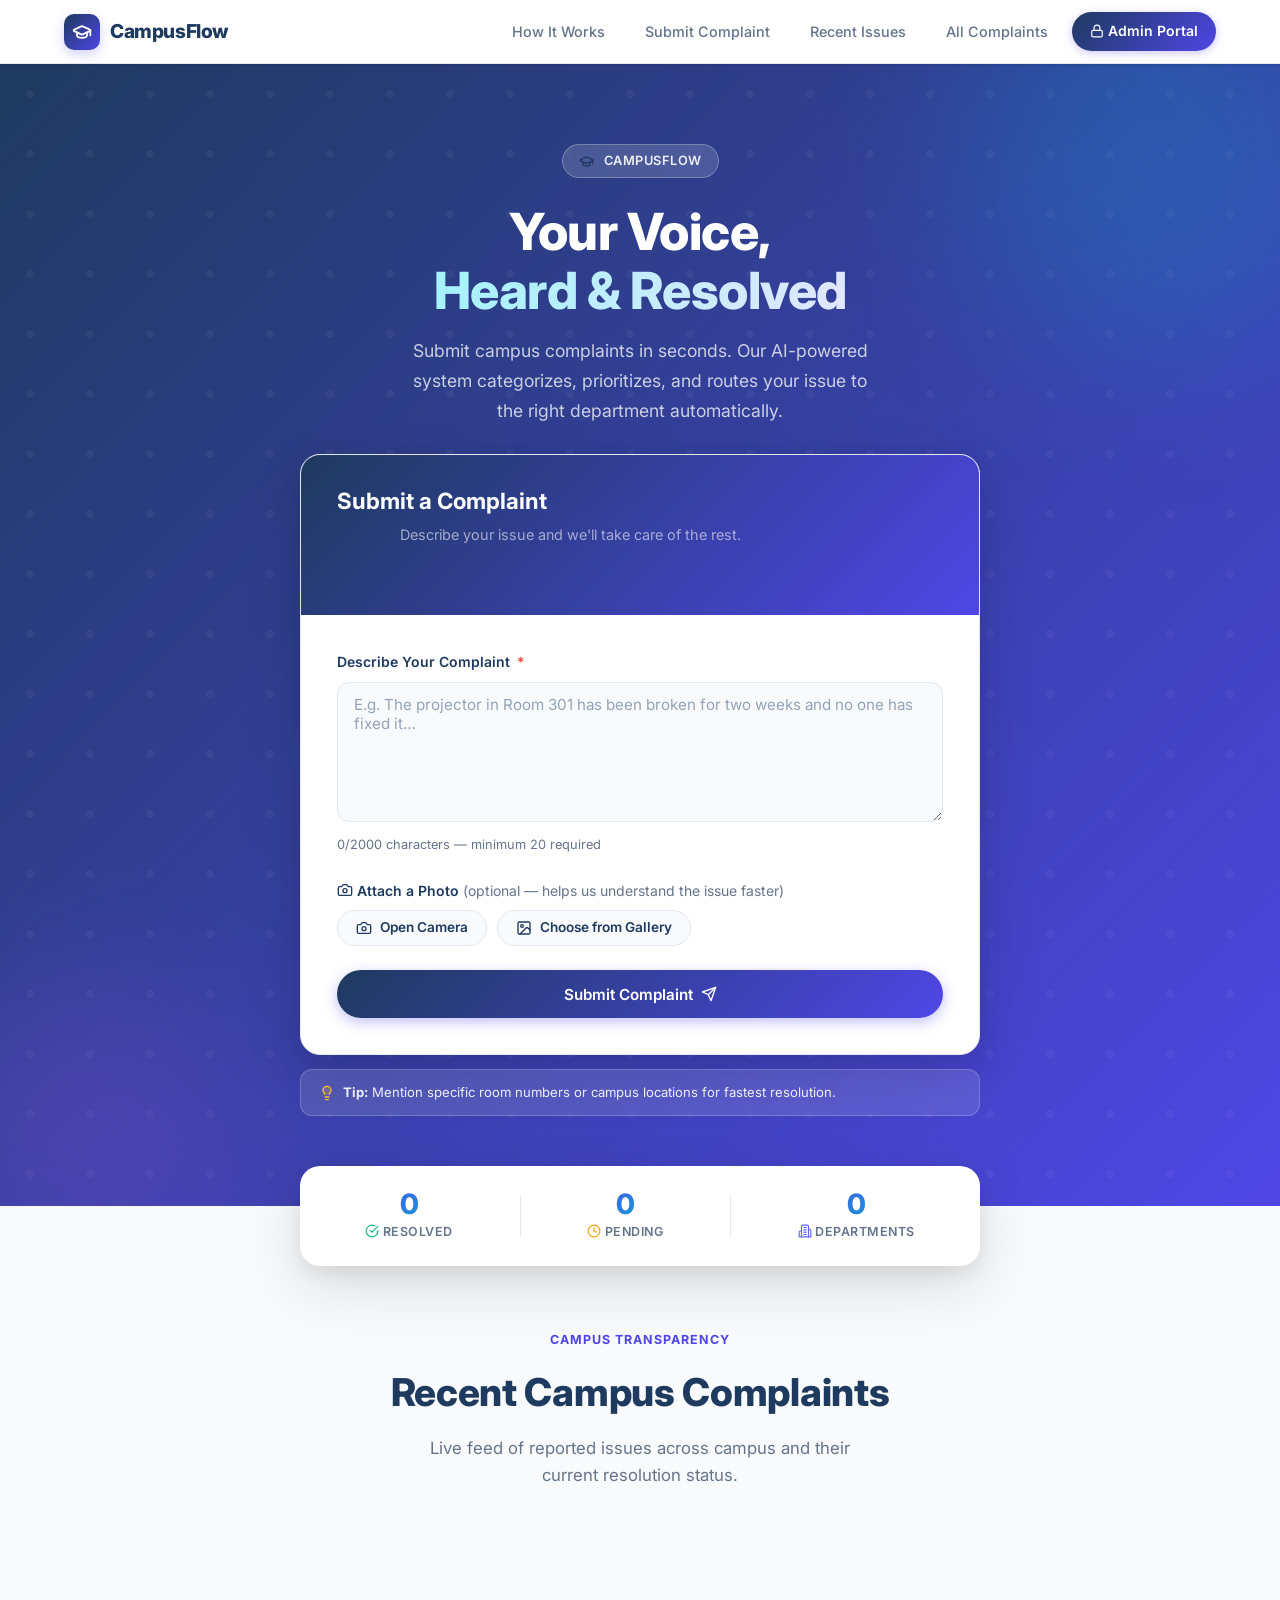
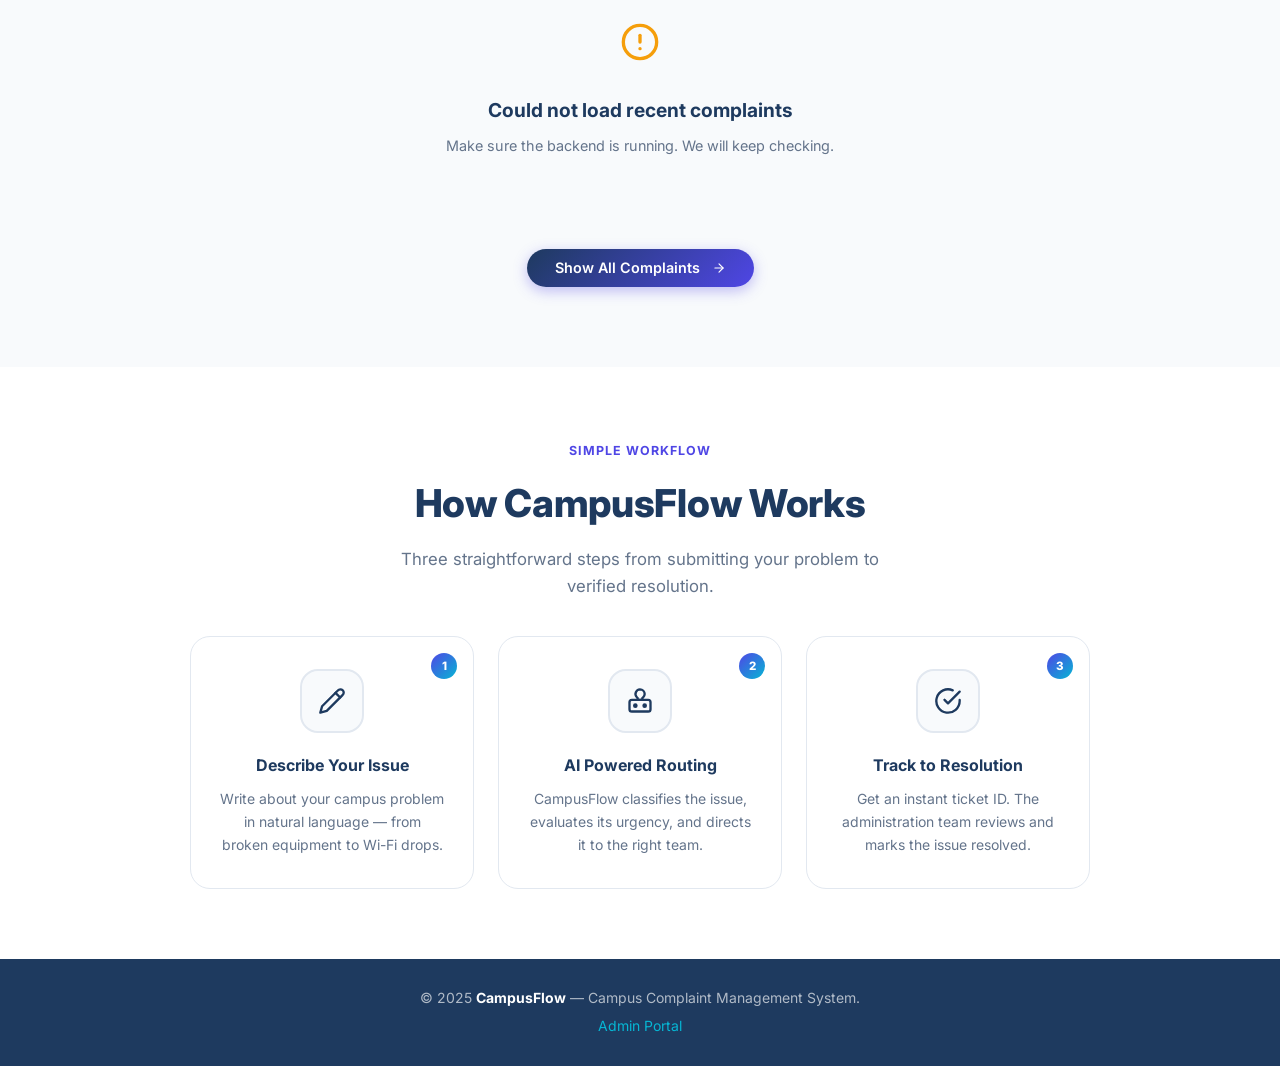
==== commit c8024e22: "design: replace all emojis across frontend with clean SVG icons" ====
--- a/frontend/index.html
+++ b/frontend/index.html
@@ -25,8 +25,11 @@
       <a href="#how-it-works" class="nav-link">How It Works</a>
       <a href="#submit" class="nav-link">Submit Complaint</a>
       <a href="#recent-complaints" class="nav-link">Recent Issues</a>
-      <a href="complaints.html" class="nav-link">All Complaints 📋</a>
-      <a href="admin-login.html" class="btn-nav-admin">Admin Portal 🔐</a>
+      <a href="complaints.html" class="nav-link">All Complaints</a>
+      <a href="admin-login.html" class="btn-nav-admin">
+        <svg class="ui-icon" width="14" height="14" viewBox="0 0 24 24"><rect width="18" height="11" x="3" y="11" rx="2" ry="2"/><path d="M7 11V7a5 5 0 0 1 10 0v4"/></svg>
+        Admin Portal
+      </a>
     </div>
   </nav>
 
@@ -58,7 +61,7 @@
       <div class="complaint-wrapper" id="submit" style="text-align: left; max-width: 680px; margin: 0 auto;">
         <div class="complaint-card">
           <div class="complaint-card-header">
-            <h2>📝 Submit a Complaint</h2>
+            <h2>Submit a Complaint</h2>
             <p>Describe your issue and we'll take care of the rest.</p>
           </div>
           <div class="complaint-card-body">
@@ -84,18 +87,24 @@
 
               <!-- ══ Photo Attachment (optional) ════════════════ -->
               <div class="form-group" id="photo-section">
-                <label class="form-label">📸 Attach a Photo <span style="font-weight:400;color:var(--text-muted)">(optional — helps us understand the issue faster)</span></label>
+                <label class="form-label">
+                  <svg class="ui-icon" width="16" height="16" viewBox="0 0 24 24"><path d="M14.5 4h-5L7 7H4a2 2 0 0 0-2 2v9a2 2 0 0 0 2 2h16a2 2 0 0 0 2-2V9a2 2 0 0 0-2-2h-3l-2.5-3z"/><circle cx="12" cy="13" r="3"/></svg>
+                  Attach a Photo <span style="font-weight:400;color:var(--text-muted)">(optional — helps us understand the issue faster)</span>
+                </label>
 
                 <div id="camera-controls" style="display:flex;gap:10px;flex-wrap:wrap;align-items:center;">
                   <button type="button" class="btn btn-secondary" id="open-camera-btn" style="gap:8px;padding:9px 18px;font-size:.85rem;">
-                    📷 Open Camera
+                    <svg class="ui-icon" width="16" height="16" viewBox="0 0 24 24"><path d="M14.5 4h-5L7 7H4a2 2 0 0 0-2 2v9a2 2 0 0 0 2 2h16a2 2 0 0 0 2-2V9a2 2 0 0 0-2-2h-3l-2.5-3z"/><circle cx="12" cy="13" r="3"/></svg>
+                    Open Camera
                   </button>
                   <label class="btn btn-secondary" id="upload-file-label" style="gap:8px;padding:9px 18px;font-size:.85rem;cursor:pointer;margin:0;">
-                    🖼️ Choose from Gallery
+                    <svg class="ui-icon" width="16" height="16" viewBox="0 0 24 24"><rect width="18" height="18" x="3" y="3" rx="2"/><circle cx="9" cy="9" r="2"/><path d="m21 15-3.086-3.086a2 2 0 0 0-2.828 0L6 21"/></svg>
+                    Choose from Gallery
                     <input type="file" id="file-input" accept="image/*" style="display:none;" />
                   </label>
                   <button type="button" class="btn btn-secondary" id="remove-photo-btn" style="display:none;gap:6px;padding:9px 14px;font-size:.82rem;color:#e53e3e;border-color:#e53e3e;">
-                    ✕ Remove Photo
+                    <svg class="ui-icon" width="14" height="14" viewBox="0 0 24 24"><path d="M18 6 6 18M6 6l12 12"/></svg>
+                    Remove Photo
                   </button>
                 </div>
 
@@ -103,8 +112,12 @@
                 <div id="camera-stream-wrap" style="display:none;margin-top:14px;border-radius:var(--radius);overflow:hidden;border:2px solid var(--border);background:#000;position:relative;">
                   <video id="camera-video" autoplay playsinline style="width:100%;max-height:260px;object-fit:cover;display:block;"></video>
                   <div style="position:absolute;bottom:0;left:0;right:0;padding:12px;display:flex;gap:10px;justify-content:center;background:linear-gradient(transparent,rgba(0,0,0,0.6));">
-                    <button type="button" class="btn btn-primary" id="capture-btn" style="padding:9px 24px;font-size:.9rem;">📸 Capture</button>
-                    <button type="button" class="btn btn-secondary" id="close-camera-btn" style="padding:9px 18px;font-size:.9rem;background:rgba(255,255,255,0.15);color:#fff;border-color:rgba(255,255,255,0.3);">✕ Cancel</button>
+                    <button type="button" class="btn btn-primary" id="capture-btn" style="padding:9px 24px;font-size:.9rem;">
+                      <svg class="ui-icon" width="16" height="16" viewBox="0 0 24 24" style="stroke:#fff;"><circle cx="12" cy="12" r="10"/><circle cx="12" cy="12" r="3"/></svg> Capture
+                    </button>
+                    <button type="button" class="btn btn-secondary" id="close-camera-btn" style="padding:9px 18px;font-size:.9rem;background:rgba(255,255,255,0.15);color:#fff;border-color:rgba(255,255,255,0.3);">
+                      <svg class="ui-icon" width="14" height="14" viewBox="0 0 24 24" style="stroke:#fff;"><path d="M18 6 6 18M6 6l12 12"/></svg> Cancel
+                    </button>
                   </div>
                 </div>
 
@@ -112,7 +125,10 @@
                 <div id="photo-preview-wrap" style="display:none;margin-top:14px;border-radius:var(--radius);overflow:hidden;border:2px solid var(--primary);position:relative;">
                   <img id="photo-preview-img" src="" alt="Complaint photo" style="width:100%;max-height:260px;object-fit:cover;display:block;" />
                   <div style="position:absolute;top:8px;right:8px;">
-                    <span style="background:var(--primary);color:#fff;font-size:.75rem;padding:3px 10px;border-radius:20px;font-weight:600;">✅ Photo attached</span>
+                    <span style="background:var(--primary);color:#fff;font-size:.75rem;padding:3px 10px;border-radius:20px;font-weight:600;display:inline-flex;align-items:center;gap:4px;">
+                      <svg class="ui-icon" width="12" height="12" viewBox="0 0 24 24" style="stroke:#fff;"><polyline points="20 6 9 17 4 12"/></svg>
+                      Photo attached
+                    </span>
                   </div>
                 </div>
 
@@ -121,7 +137,10 @@
               </div>
 
               <button class="btn btn-primary btn-full" type="submit" id="submit-btn" style="min-height: 48px;">
-                <span id="btn-text">Submit Complaint 🚀</span>
+                <span id="btn-text">
+                  Submit Complaint
+                  <svg class="ui-icon" width="16" height="16" viewBox="0 0 24 24" style="stroke:#fff;margin-left:4px;"><path d="m22 2-7 20-4-9-9-4Z"/><path d="M22 2 11 13"/></svg>
+                </span>
               </button>
             </form>
 
@@ -144,7 +163,7 @@
           align-items: center;
           gap: 8px;
         ">
-          <span>💡</span>
+          <svg class="ui-icon" width="16" height="16" viewBox="0 0 24 24" style="color:#fbbf24;fill:rgba(251,191,36,0.2);"><path d="M15 14c.2-1 .7-1.7 1.5-2.5 1-.9 1.5-2.2 1.5-3.5A6 6 0 0 0 6 8c0 1 .2 2.2 1.5 3.5.7.7 1.3 1.5 1.5 2.5"/><path d="M9 18h6"/><path d="M10 22h4"/></svg>
           <span><strong>Tip:</strong> Mention specific room numbers or campus locations for fastest resolution.</span>
         </div>
       </div>
@@ -155,17 +174,26 @@
   <div class="stats-bar">
     <div class="stat-item">
       <div class="stat-number" id="home-stat-resolved">0</div>
-      <div class="stat-label">✅ Resolved</div>
+      <div class="stat-label">
+        <svg class="ui-icon" width="14" height="14" viewBox="0 0 24 24" style="color:#10b981;"><path d="M22 11.08V12a10 10 0 1 1-5.93-9.14"/><polyline points="22 4 12 14.01 9 11.01"/></svg>
+        Resolved
+      </div>
     </div>
     <div class="stat-divider"></div>
     <div class="stat-item">
       <div class="stat-number" id="home-stat-pending">0</div>
-      <div class="stat-label">⏳ Pending</div>
+      <div class="stat-label">
+        <svg class="ui-icon" width="14" height="14" viewBox="0 0 24 24" style="color:#f59e0b;"><circle cx="12" cy="12" r="10"/><polyline points="12 6 12 12 16 14"/></svg>
+        Pending
+      </div>
     </div>
     <div class="stat-divider"></div>
     <div class="stat-item">
       <div class="stat-number" id="home-stat-depts">0</div>
-      <div class="stat-label">🏫 Departments</div>
+      <div class="stat-label">
+        <svg class="ui-icon" width="14" height="14" viewBox="0 0 24 24" style="color:#6366f1;"><path d="M6 22V4a2 2 0 0 1 2-2h8a2 2 0 0 1 2 2v18Z"/><path d="M6 12H4a2 2 0 0 0-2 2v8h4"/><path d="M18 9h2a2 2 0 0 1 2 2v11h-4"/><path d="M10 6h4"/><path d="M10 10h4"/><path d="M10 14h4"/><path d="M10 18h4"/></svg>
+        Departments
+      </div>
     </div>
   </div>
 
@@ -174,14 +202,16 @@
     <div class="section-container" style="max-width: 1140px; margin: 0 auto; padding: 0 20px;">
       <div class="section-header" style="text-align: center; margin-bottom: 36px;">
         <span class="eyebrow">Campus Transparency</span>
-        <h2>📋 Recent Campus Complaints</h2>
+        <h2>Recent Campus Complaints</h2>
         <p>Live feed of reported issues across campus and their current resolution status.</p>
       </div>
 
       <!-- Complaints Table / List Container -->
       <div id="home-complaints-container">
         <div class="empty-state">
-          <span class="empty-icon">⏳</span>
+          <div class="empty-icon">
+            <svg width="40" height="40" viewBox="0 0 24 24" fill="none" stroke="var(--primary)" stroke-width="2" stroke-linecap="round" stroke-linejoin="round"><circle cx="12" cy="12" r="10"/><polyline points="12 6 12 12 16 14"/></svg>
+          </div>
           <h3>Loading complaints…</h3>
           <p>Fetching latest campus updates…</p>
         </div>
@@ -190,10 +220,12 @@
       <!-- Action Buttons: Show More & Show All -->
       <div class="complaints-actions-row" style="display:flex; justify-content:center; align-items:center; gap:16px; margin-top:28px; flex-wrap:wrap;">
         <button class="btn btn-secondary" id="show-more-btn" style="display:none; padding: 12px 28px; font-size:.9rem; font-weight:600;">
-          ⬇️ Show More (<span id="showing-count">5</span> / <span id="total-count">0</span>)
+          <svg class="ui-icon" width="14" height="14" viewBox="0 0 24 24"><path d="m6 9 6 6 6-6"/></svg>
+          Show More (<span id="showing-count">5</span> / <span id="total-count">0</span>)
         </button>
         <a href="complaints.html" class="btn btn-primary" id="show-all-btn" style="padding: 12px 28px; font-size:.9rem; font-weight:600;">
-          📋 Show All Complaints →
+          Show All Complaints
+          <svg class="ui-icon" width="14" height="14" viewBox="0 0 24 24" style="stroke:#fff;margin-left:4px;"><path d="M5 12h14"/><path d="m12 5 7 7-7 7"/></svg>
         </a>
       </div>
     </div>
@@ -210,7 +242,9 @@
       <div class="steps-grid">
         <div class="step-card">
           <span class="step-number">1</span>
-          <div class="step-icon">📝</div>
+          <div class="step-icon">
+            <svg width="28" height="28" viewBox="0 0 24 24" fill="none" stroke="var(--primary)" stroke-width="2" stroke-linecap="round" stroke-linejoin="round"><path d="M17 3a2.85 2.83 0 1 1 4 4L7.5 20.5 2 22l1.5-5.5Z"/><path d="m15 5 4 4"/></svg>
+          </div>
           <div class="step-title">Describe Your Issue</div>
           <p class="step-desc">
             Write about your campus problem in natural language — from broken equipment to Wi-Fi drops.
@@ -218,7 +252,9 @@
         </div>
         <div class="step-card">
           <span class="step-number">2</span>
-          <div class="step-icon">🤖</div>
+          <div class="step-icon">
+            <svg width="28" height="28" viewBox="0 0 24 24" fill="none" stroke="var(--primary)" stroke-width="2" stroke-linecap="round" stroke-linejoin="round"><path d="M12 2a4 4 0 0 1 4 4c0 1.1-.5 2.1-1.3 2.8l-.7.7V11h-4V9.5l-.7-.7A4 4 0 0 1 12 2z"/><rect width="18" height="10" x="3" y="11" rx="2"/><circle cx="8" cy="16" r="1"/><circle cx="16" cy="16" r="1"/></svg>
+          </div>
           <div class="step-title">AI Powered Routing</div>
           <p class="step-desc">
             CampusFlow classifies the issue, evaluates its urgency, and directs it to the right team.
@@ -226,7 +262,9 @@
         </div>
         <div class="step-card">
           <span class="step-number">3</span>
-          <div class="step-icon">✅</div>
+          <div class="step-icon">
+            <svg width="28" height="28" viewBox="0 0 24 24" fill="none" stroke="var(--primary)" stroke-width="2" stroke-linecap="round" stroke-linejoin="round"><path d="M22 11.08V12a10 10 0 1 1-5.93-9.14"/><polyline points="22 4 12 14.01 9 11.01"/></svg>
+          </div>
           <div class="step-title">Track to Resolution</div>
           <p class="step-desc">
             Get an instant ticket ID. The administration team reviews and marks the issue resolved.
@@ -244,7 +282,9 @@
           <h2 id="home-modal-ticket-id">Ticket Details</h2>
           <span id="home-modal-ticket-status"></span>
         </div>
-        <button class="modal-close-btn" id="home-modal-close-btn" aria-label="Close modal">✕</button>
+        <button class="modal-close-btn" id="home-modal-close-btn" aria-label="Close modal">
+          <svg class="ui-icon" width="16" height="16" viewBox="0 0 24 24"><path d="M18 6 6 18M6 6l12 12"/></svg>
+        </button>
       </div>
       <div class="modal-body" id="home-modal-body">
         <!-- Dynamically populated by complaint.js -->
@@ -259,7 +299,6 @@
   <footer class="footer">
     <p>
       © 2025 <strong>CampusFlow</strong> — Campus Complaint Management System.
-      Built with ❤️ for students.
     </p>
     <p style="margin-top:6px;">
       <a href="admin-login.html">Admin Portal</a>
--- a/frontend/css/style.css
+++ b/frontend/css/style.css
@@ -1537,4 +1537,35 @@
 .result-photo-img:hover {
   transform: scale(1.015);
   box-shadow: 0 4px 16px rgba(0, 0, 0, 0.14);
-}+}
+
+/* ── SVG Icons & Dots System ──────────────────────────────── */
+.ui-icon {
+  display: inline-block;
+  vertical-align: -0.15em;
+  stroke: currentColor;
+  fill: none;
+  stroke-width: 2;
+  stroke-linecap: round;
+  stroke-linejoin: round;
+  flex-shrink: 0;
+}
+
+.step-icon svg {
+  width: 28px;
+  height: 28px;
+  stroke: var(--primary);
+  display: block;
+}
+
+.dot {
+  display: inline-block;
+  width: 8px;
+  height: 8px;
+  border-radius: 50%;
+  margin-right: 6px;
+  vertical-align: 0.05em;
+}
+.dot-high { background-color: #ef4444; box-shadow: 0 0 0 2px rgba(239,68,68,0.25); }
+.dot-medium { background-color: #f59e0b; box-shadow: 0 0 0 2px rgba(245,158,11,0.25); }
+.dot-low { background-color: #10b981; box-shadow: 0 0 0 2px rgba(16,185,129,0.25); }
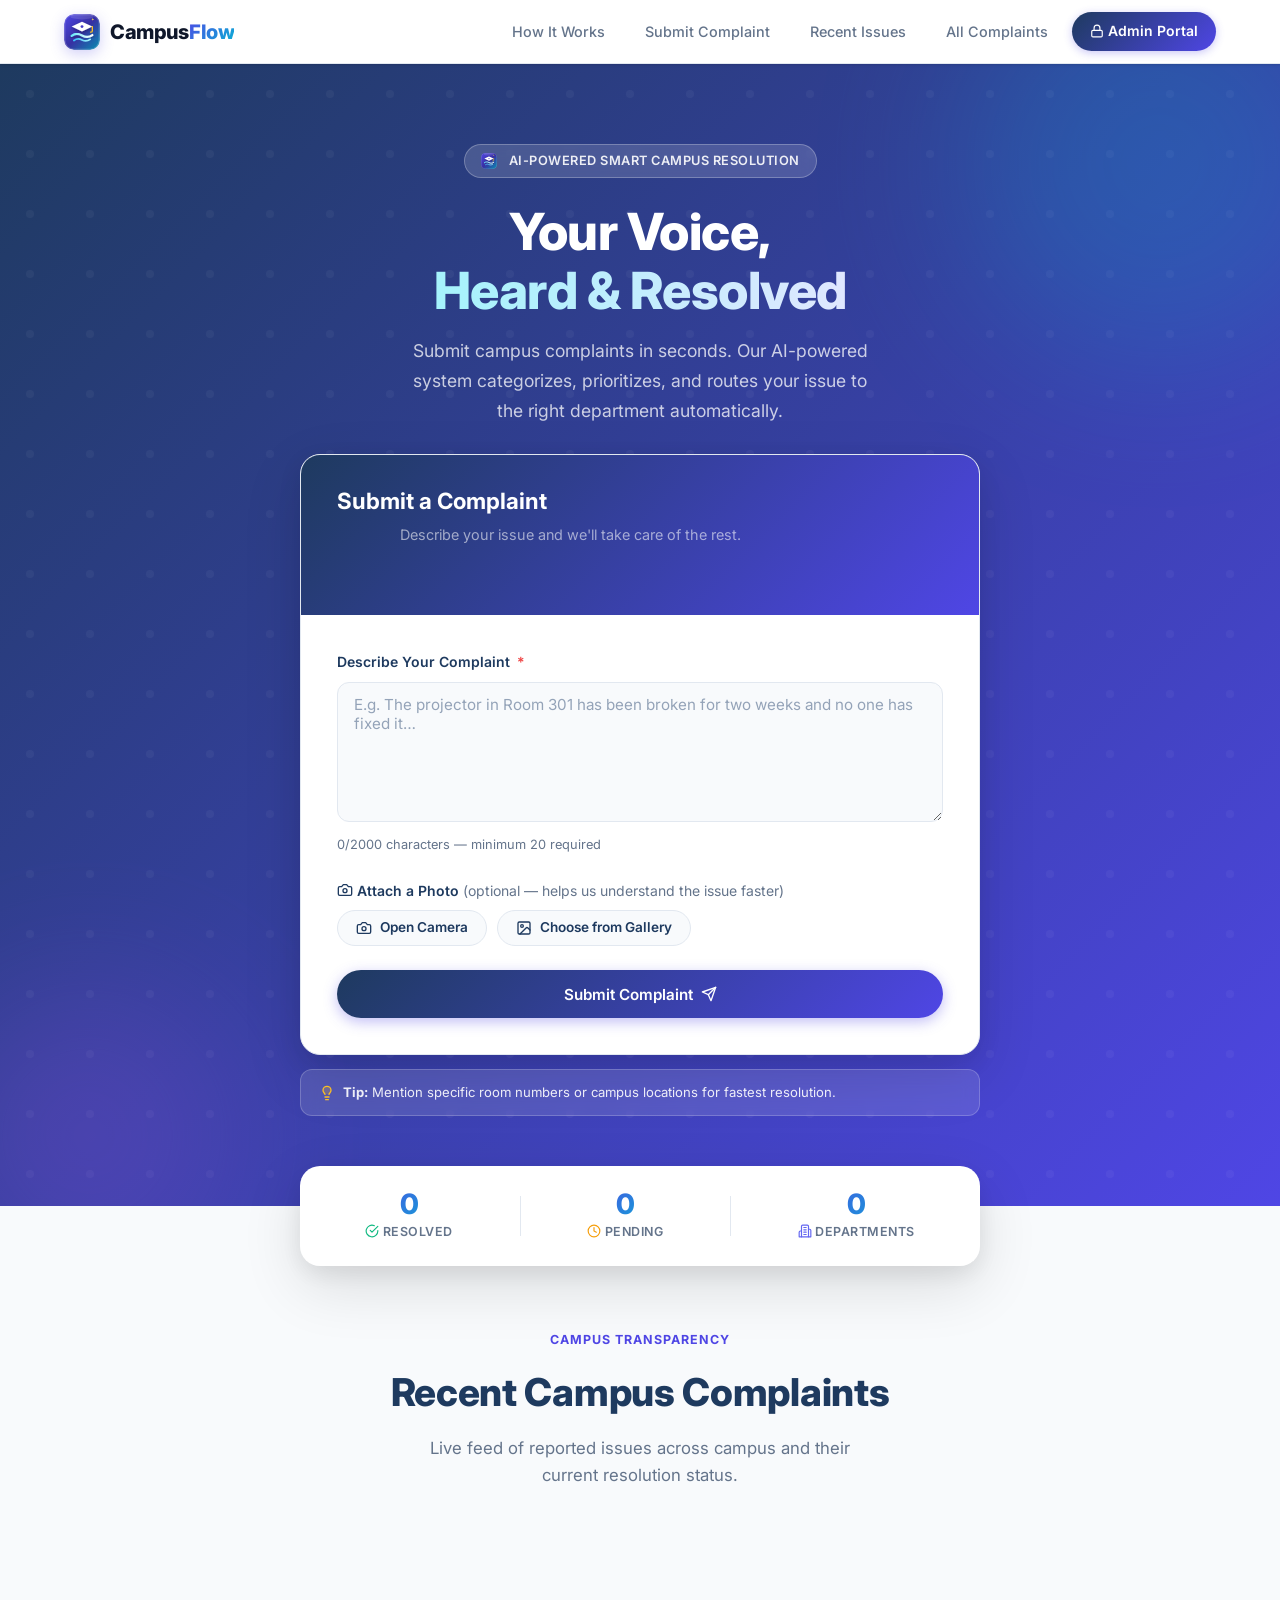
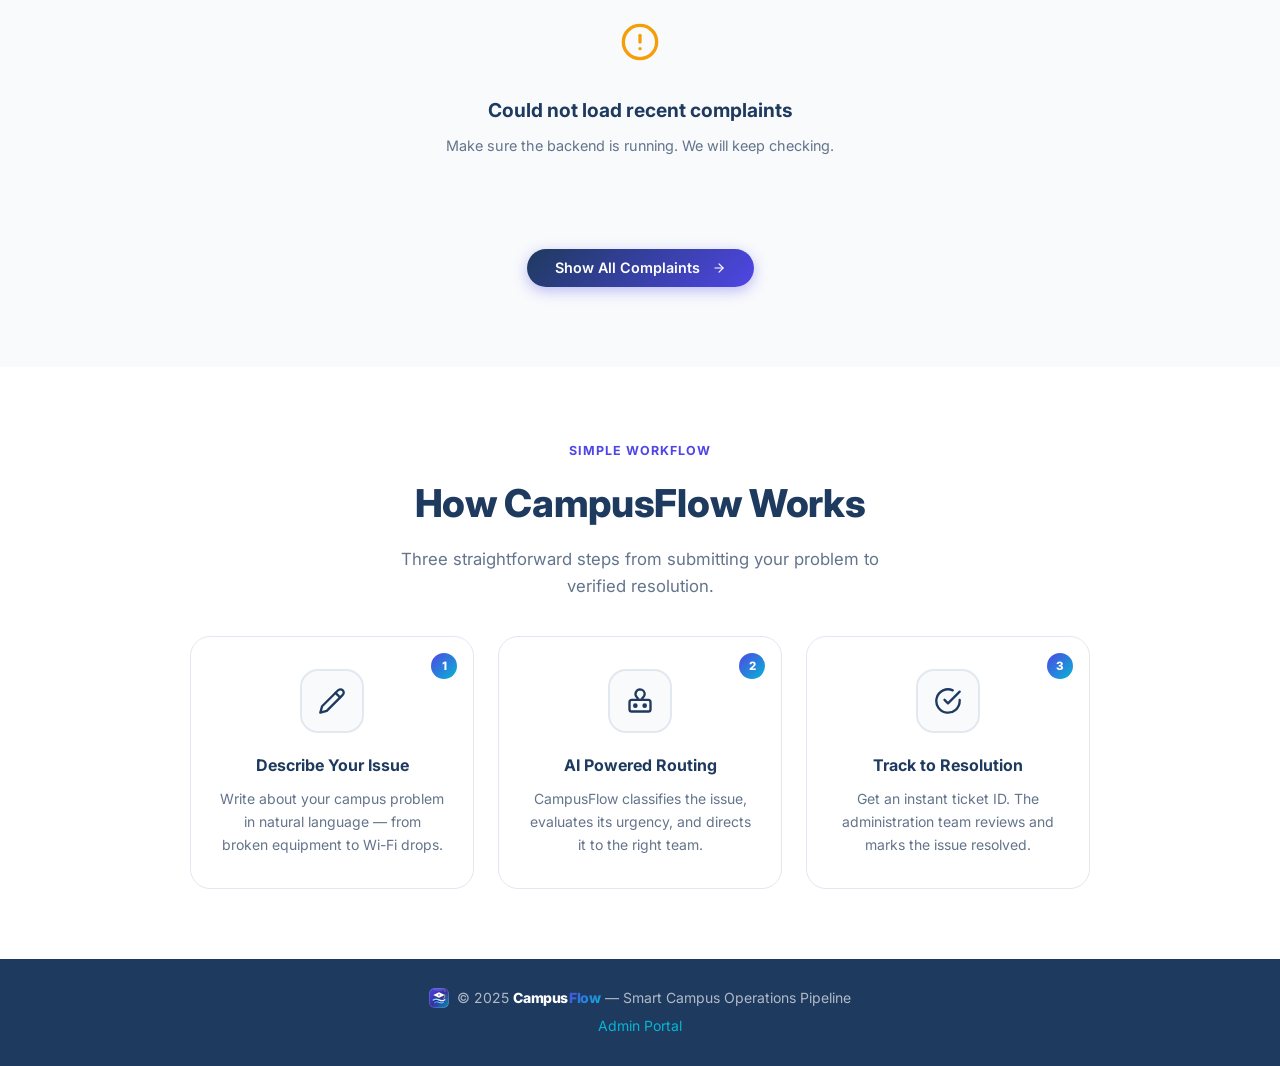
==== commit dd93fbf9: "design: create professional hackathon brand logo and update branding across frontend" ====
--- a/frontend/index.html
+++ b/frontend/index.html
@@ -5,6 +5,7 @@
   <meta name="viewport" content="width=device-width, initial-scale=1.0" />
   <title>CampusFlow — Campus Complaint Management</title>
   <meta name="description" content="Submit and track campus complaints quickly and easily with CampusFlow." />
+  <link rel="icon" type="image/svg+xml" href="assets/logo.svg" />
   <link rel="stylesheet" href="css/style.css" />
 </head>
 <body>
@@ -12,14 +13,8 @@
   <!-- ══ Navbar ══════════════════════════════════════════════ -->
   <nav class="navbar">
     <a class="navbar-brand" href="index.html">
-      <div class="brand-icon">
-        <svg width="20" height="20" viewBox="0 0 24 24" fill="none" stroke="currentColor" stroke-width="2.2" stroke-linecap="round" stroke-linejoin="round" aria-hidden="true">
-          <path d="M21.42 10.922a1 1 0 0 0-.019-1.838L12.83 5.18a2 2 0 0 0-1.66 0L2.6 9.08a1 1 0 0 0 0 1.832l8.57 3.908a2 2 0 0 0 1.66 0z"/>
-          <path d="M22 10v6"/>
-          <path d="M6 12.5V16a6 3 0 0 0 12 0v-3.5"/>
-        </svg>
-      </div>
-      CampusFlow
+      <img src="assets/logo.svg" alt="CampusFlow Logo" class="brand-logo-img" width="36" height="36" />
+      <span class="brand-name">Campus<span class="brand-flow">Flow</span></span>
     </a>
     <div class="navbar-nav">
       <a href="#how-it-works" class="nav-link">How It Works</a>
@@ -39,14 +34,8 @@
     <div class="hero-blob hero-blob-2"></div>
     <div class="hero-content" style="max-width: 760px;">
       <div class="hero-badge">
-        <span class="hero-badge-icon">
-          <svg width="15" height="15" viewBox="0 0 24 24" fill="none" stroke="currentColor" stroke-width="2.2" stroke-linecap="round" stroke-linejoin="round" aria-hidden="true">
-            <path d="M21.42 10.922a1 1 0 0 0-.019-1.838L12.83 5.18a2 2 0 0 0-1.66 0L2.6 9.08a1 1 0 0 0 0 1.832l8.57 3.908a2 2 0 0 0 1.66 0z"/>
-            <path d="M22 10v6"/>
-            <path d="M6 12.5V16a6 3 0 0 0 12 0v-3.5"/>
-          </svg>
-        </span>
-        CampusFlow
+        <img src="assets/logo.svg" alt="" width="16" height="16" style="border-radius:4px; margin-right:4px;" />
+        AI-Powered Smart Campus Resolution
       </div>
       <h1>
         Your Voice,<br />
@@ -297,8 +286,9 @@
 
   <!-- ══ Footer ══════════════════════════════════════════════ -->
   <footer class="footer">
-    <p>
-      © 2025 <strong>CampusFlow</strong> — Campus Complaint Management System.
+    <p style="display:flex; align-items:center; justify-content:center; gap:8px;">
+      <img src="assets/logo.svg" alt="" width="20" height="20" style="border-radius:5px;" />
+      <span>© 2025 <strong class="brand-name">Campus<span class="brand-flow">Flow</span></strong> — Smart Campus Operations Pipeline</span>
     </p>
     <p style="margin-top:6px;">
       <a href="admin-login.html">Admin Portal</a>
--- a/frontend/css/style.css
+++ b/frontend/css/style.css
@@ -77,9 +77,45 @@
   align-items: center;
   gap: 10px;
   font-weight: 800;
-  font-size: 1.2rem;
-  color: var(--primary);
+  font-size: 1.25rem;
+  color: var(--text);
   letter-spacing: -.4px;
+  text-decoration: none;
+}
+
+.navbar-brand:hover {
+  color: var(--text);
+}
+
+.brand-logo-img {
+  width: 36px;
+  height: 36px;
+  border-radius: 10px;
+  display: block;
+  flex-shrink: 0;
+  box-shadow: 0 4px 14px rgba(79, 70, 229, 0.25);
+  transition: transform 0.2s cubic-bezier(0.34, 1.56, 0.64, 1), box-shadow 0.2s ease;
+}
+
+.navbar-brand:hover .brand-logo-img {
+  transform: translateY(-1px) scale(1.04);
+  box-shadow: 0 6px 18px rgba(79, 70, 229, 0.36);
+}
+
+.brand-name {
+  font-weight: 800;
+  letter-spacing: -0.025em;
+  color: #0f172a;
+  display: inline-flex;
+  align-items: center;
+}
+
+.brand-flow {
+  background: linear-gradient(135deg, #4f46e5 0%, #06b6d4 100%);
+  -webkit-background-clip: text;
+  -webkit-text-fill-color: transparent;
+  display: inline-block;
+  margin-left: 1px;
 }
 
 .navbar-brand .brand-icon {
@@ -102,6 +138,21 @@
   height: 20px;
   stroke: #ffffff;
   display: block;
+}
+
+.auth-logo-img {
+  width: 64px;
+  height: 64px;
+  border-radius: 18px;
+  display: block;
+  margin: 0 auto 16px;
+  box-shadow: 0 10px 28px rgba(79, 70, 229, 0.32);
+  transition: transform 0.25s cubic-bezier(0.34, 1.56, 0.64, 1), box-shadow 0.25s ease;
+}
+
+.auth-logo-img:hover {
+  transform: translateY(-2px) scale(1.05);
+  box-shadow: 0 14px 34px rgba(79, 70, 229, 0.42);
 }
 
 .auth-logo-icon svg {
@@ -788,8 +839,26 @@
   align-items: center;
   gap: 10px;
   font-weight: 800;
-  font-size: 1.1rem;
+  font-size: 1.15rem;
   color: #fff;
+}
+
+.dashboard-brand .brand-logo-img {
+  width: 32px;
+  height: 32px;
+  border-radius: 9px;
+  display: block;
+  box-shadow: 0 3px 10px rgba(0, 0, 0, 0.25);
+}
+
+.dashboard-brand .brand-name {
+  color: #ffffff;
+}
+
+.dashboard-brand .brand-name .brand-flow {
+  background: linear-gradient(135deg, #a5b4fc 0%, #38bdf8 100%);
+  -webkit-background-clip: text;
+  -webkit-text-fill-color: transparent;
 }
 
 .dashboard-brand .brand-icon {
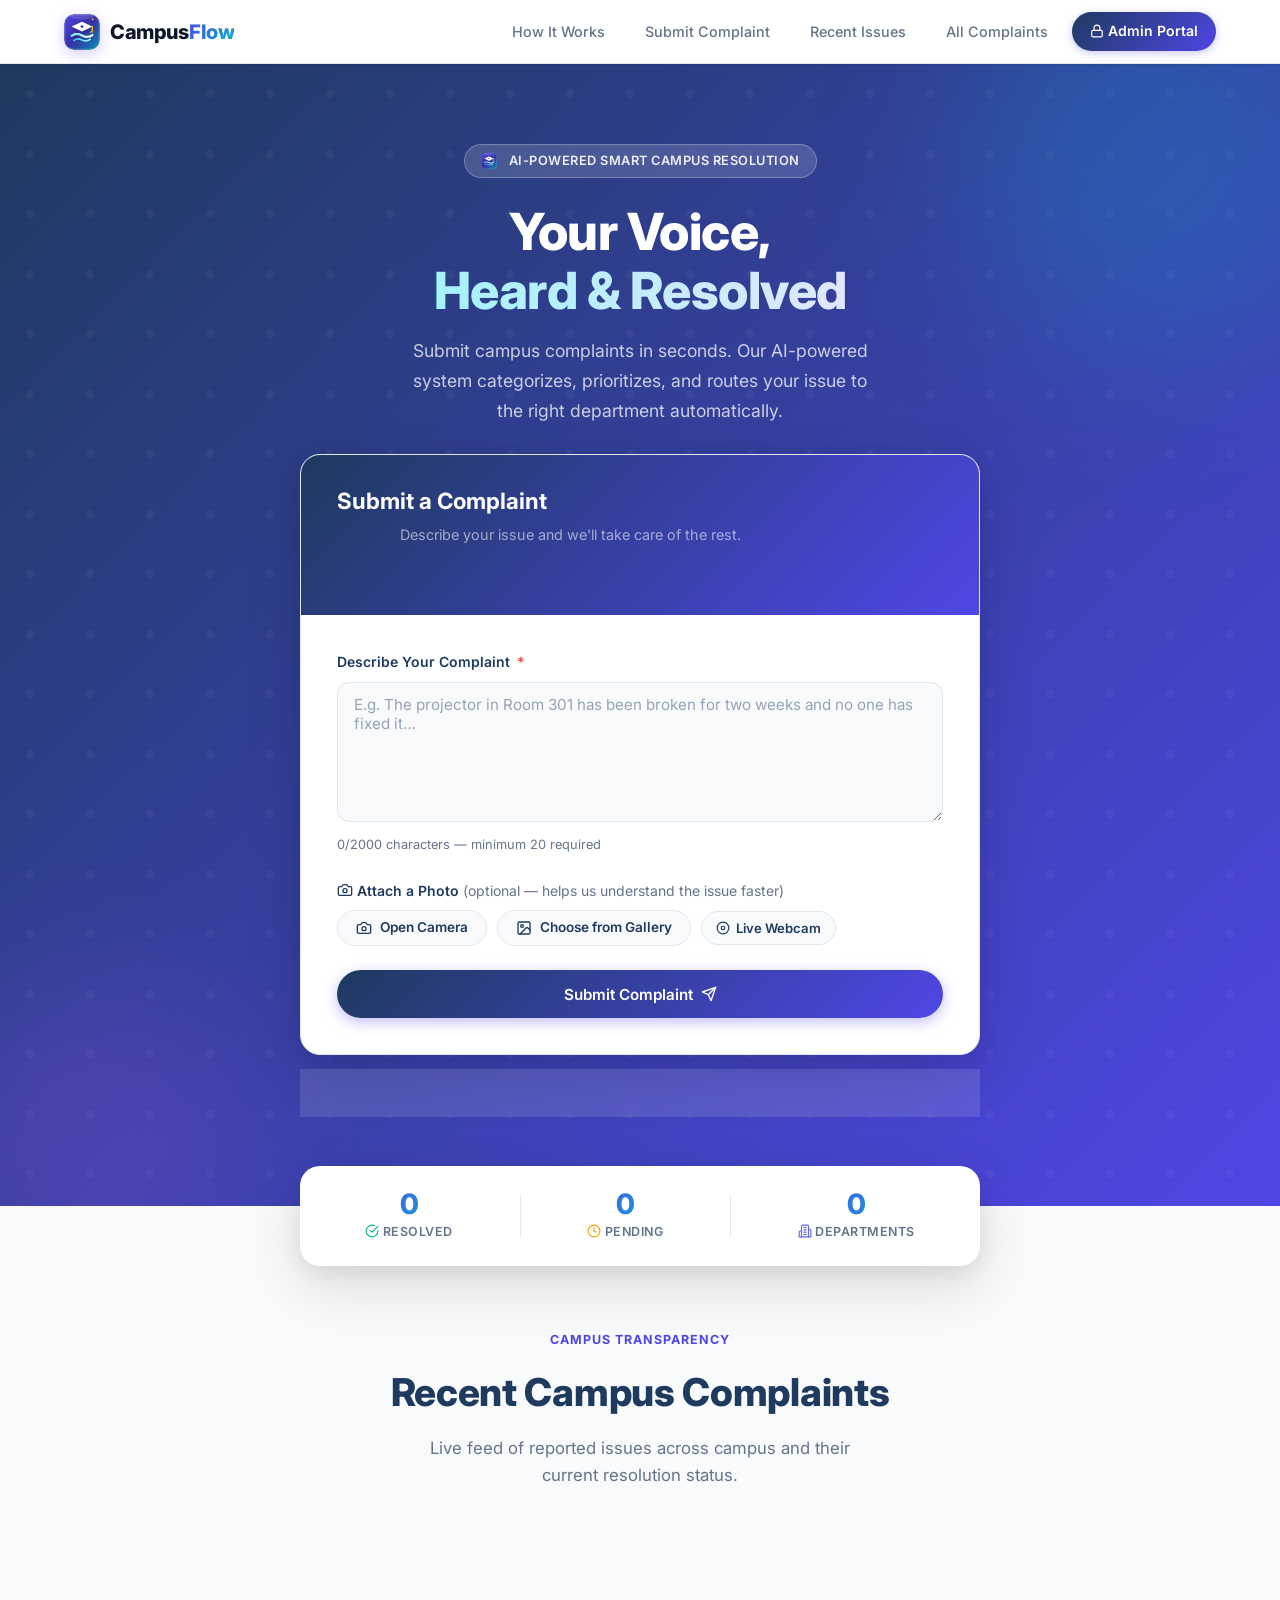
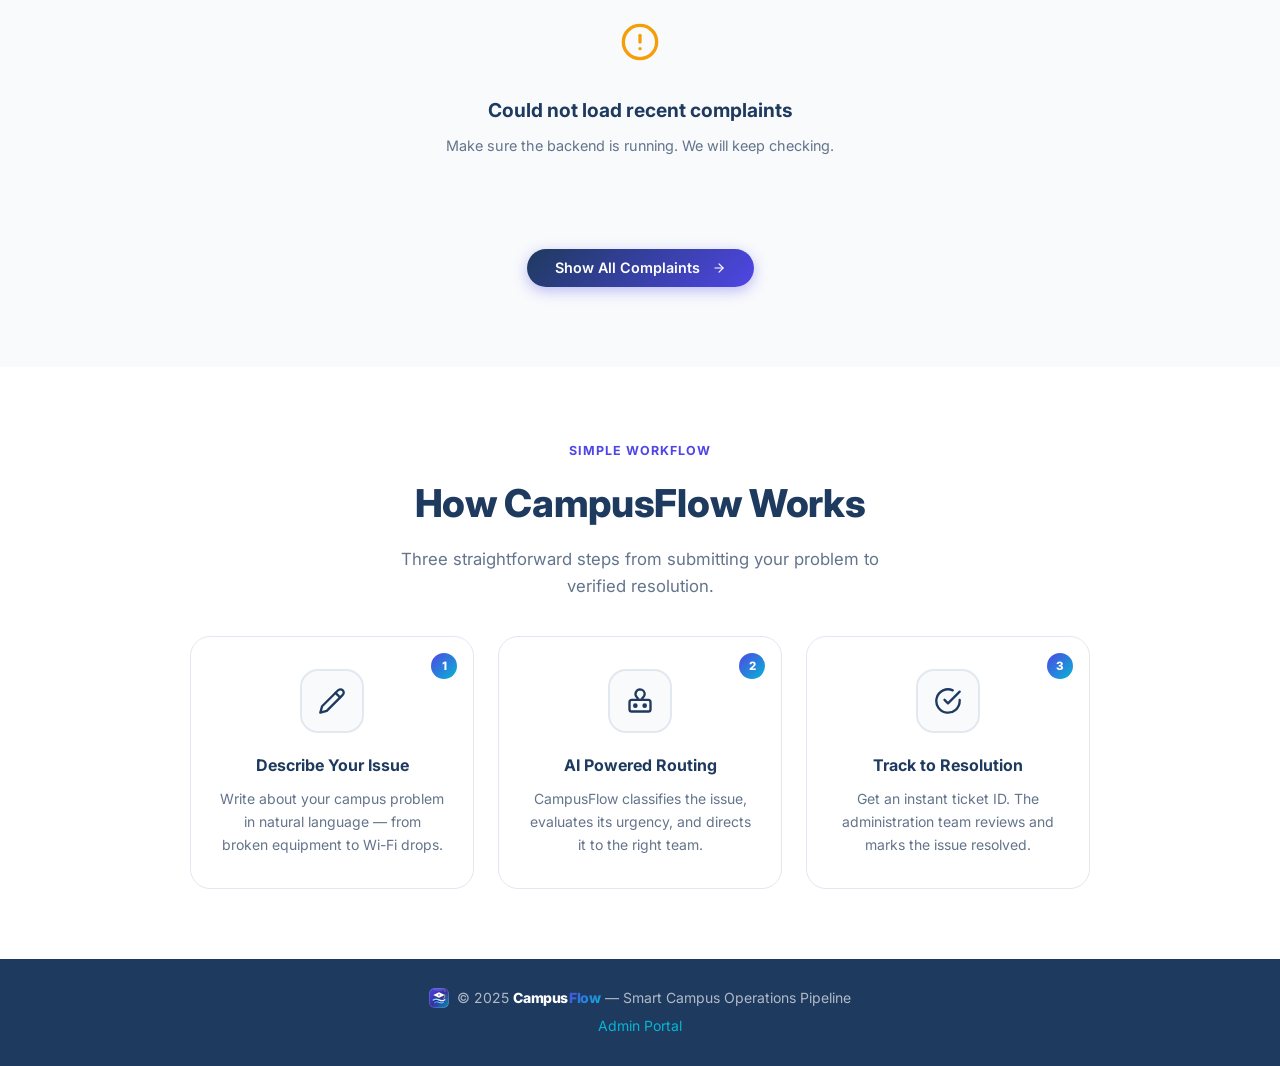
==== commit 3b6a7b03: "fix(camera): use native label trigger for 100% reliable mobile camera and client-side compression" ====
--- a/frontend/index.html
+++ b/frontend/index.html
@@ -82,15 +82,26 @@
                 </label>
 
                 <div id="camera-controls" style="display:flex;gap:10px;flex-wrap:wrap;align-items:center;">
-                  <button type="button" class="btn btn-secondary" id="open-camera-btn" style="gap:8px;padding:9px 18px;font-size:.85rem;">
+                  <!-- Native Camera Button (Opens phone camera directly on mobile) -->
+                  <label class="btn btn-secondary" id="open-camera-label" for="camera-native-input" style="gap:8px;padding:9px 18px;font-size:.85rem;cursor:pointer;margin:0;display:inline-flex;align-items:center;">
                     <svg class="ui-icon" width="16" height="16" viewBox="0 0 24 24"><path d="M14.5 4h-5L7 7H4a2 2 0 0 0-2 2v9a2 2 0 0 0 2 2h16a2 2 0 0 0 2-2V9a2 2 0 0 0-2-2h-3l-2.5-3z"/><circle cx="12" cy="13" r="3"/></svg>
-                    Open Camera
+                    <span>Open Camera</span>
+                  </label>
+                  <input type="file" id="camera-native-input" accept="image/*" capture="environment" style="position:absolute;width:1px;height:1px;padding:0;margin:-1px;overflow:hidden;clip:rect(0,0,0,0);border:0;opacity:0;" />
+
+                  <!-- Gallery Button -->
+                  <label class="btn btn-secondary" id="upload-file-label" for="file-input" style="gap:8px;padding:9px 18px;font-size:.85rem;cursor:pointer;margin:0;display:inline-flex;align-items:center;">
+                    <svg class="ui-icon" width="16" height="16" viewBox="0 0 24 24"><rect width="18" height="18" x="3" y="3" rx="2"/><circle cx="9" cy="9" r="2"/><path d="m21 15-3.086-3.086a2 2 0 0 0-2.828 0L6 21"/></svg>
+                    <span>Choose from Gallery</span>
+                  </label>
+                  <input type="file" id="file-input" accept="image/*" style="position:absolute;width:1px;height:1px;padding:0;margin:-1px;overflow:hidden;clip:rect(0,0,0,0);border:0;opacity:0;" />
+
+                  <!-- Optional Live Webcam button on desktop -->
+                  <button type="button" class="btn btn-secondary" id="open-webcam-btn" style="display:none;gap:6px;padding:9px 14px;font-size:.82rem;">
+                    <svg class="ui-icon" width="14" height="14" viewBox="0 0 24 24"><circle cx="12" cy="12" r="10"/><circle cx="12" cy="12" r="3"/></svg>
+                    Live Webcam
                   </button>
-                  <label class="btn btn-secondary" id="upload-file-label" style="gap:8px;padding:9px 18px;font-size:.85rem;cursor:pointer;margin:0;">
-                    <svg class="ui-icon" width="16" height="16" viewBox="0 0 24 24"><rect width="18" height="18" x="3" y="3" rx="2"/><circle cx="9" cy="9" r="2"/><path d="m21 15-3.086-3.086a2 2 0 0 0-2.828 0L6 21"/></svg>
-                    Choose from Gallery
-                    <input type="file" id="file-input" accept="image/*" style="display:none;" />
-                  </label>
+
                   <button type="button" class="btn btn-secondary" id="remove-photo-btn" style="display:none;gap:6px;padding:9px 14px;font-size:.82rem;color:#e53e3e;border-color:#e53e3e;">
                     <svg class="ui-icon" width="14" height="14" viewBox="0 0 24 24"><path d="M18 6 6 18M6 6l12 12"/></svg>
                     Remove Photo
@@ -99,7 +110,7 @@
 
                 <!-- Live Camera Stream -->
                 <div id="camera-stream-wrap" style="display:none;margin-top:14px;border-radius:var(--radius);overflow:hidden;border:2px solid var(--border);background:#000;position:relative;">
-                  <video id="camera-video" autoplay playsinline style="width:100%;max-height:260px;object-fit:cover;display:block;"></video>
+                  <video id="camera-video" autoplay playsinline muted style="width:100%;max-height:260px;object-fit:cover;display:block;"></video>
                   <div style="position:absolute;bottom:0;left:0;right:0;padding:12px;display:flex;gap:10px;justify-content:center;background:linear-gradient(transparent,rgba(0,0,0,0.6));">
                     <button type="button" class="btn btn-primary" id="capture-btn" style="padding:9px 24px;font-size:.9rem;">
                       <svg class="ui-icon" width="16" height="16" viewBox="0 0 24 24" style="stroke:#fff;"><circle cx="12" cy="12" r="10"/><circle cx="12" cy="12" r="3"/></svg> Capture
--- a/frontend/css/style.css
+++ b/frontend/css/style.css
@@ -503,6 +503,11 @@
   border: 1.5px solid var(--border);
 }
 .btn-secondary:hover { background: #fff; border-color: var(--accent); color: var(--accent); }
+
+#open-camera-label *,
+#upload-file-label * {
+  pointer-events: none;
+}
 
 .btn-danger {
   background: linear-gradient(135deg, #ef4444, #dc2626);
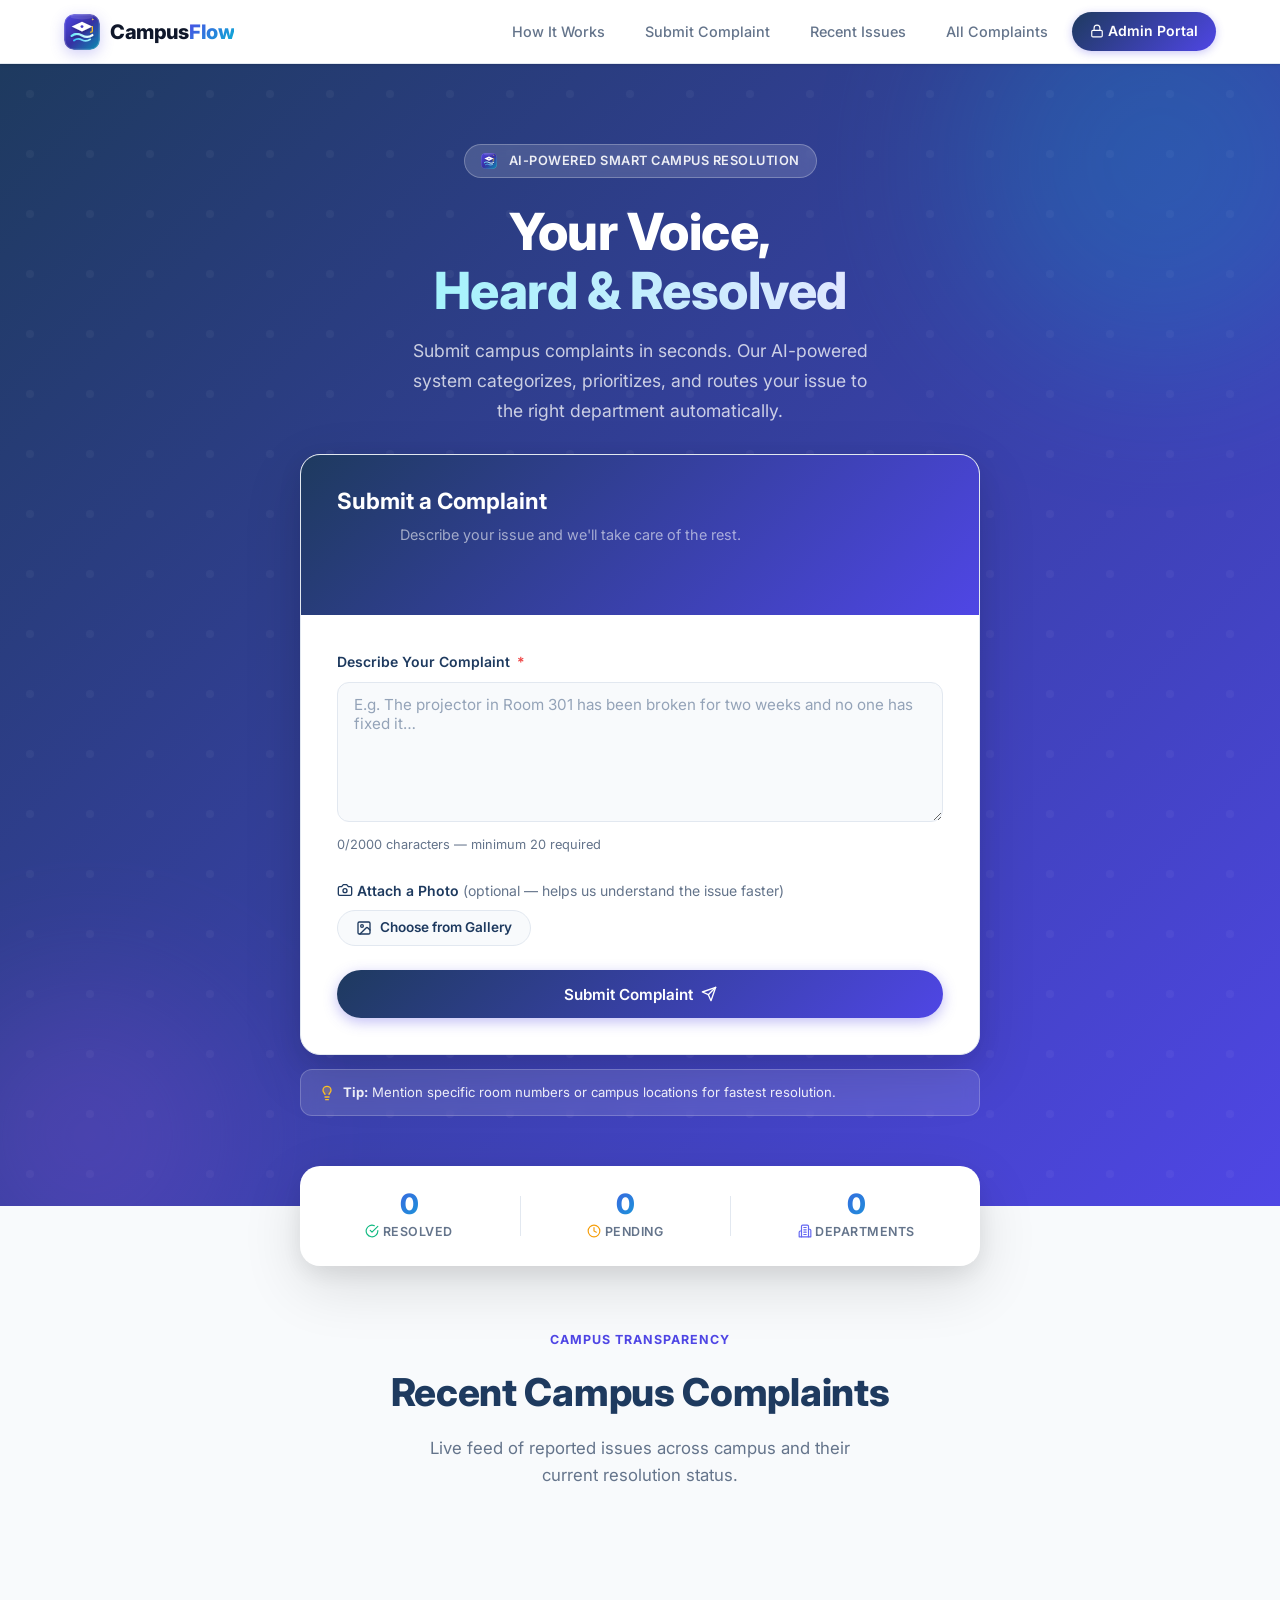
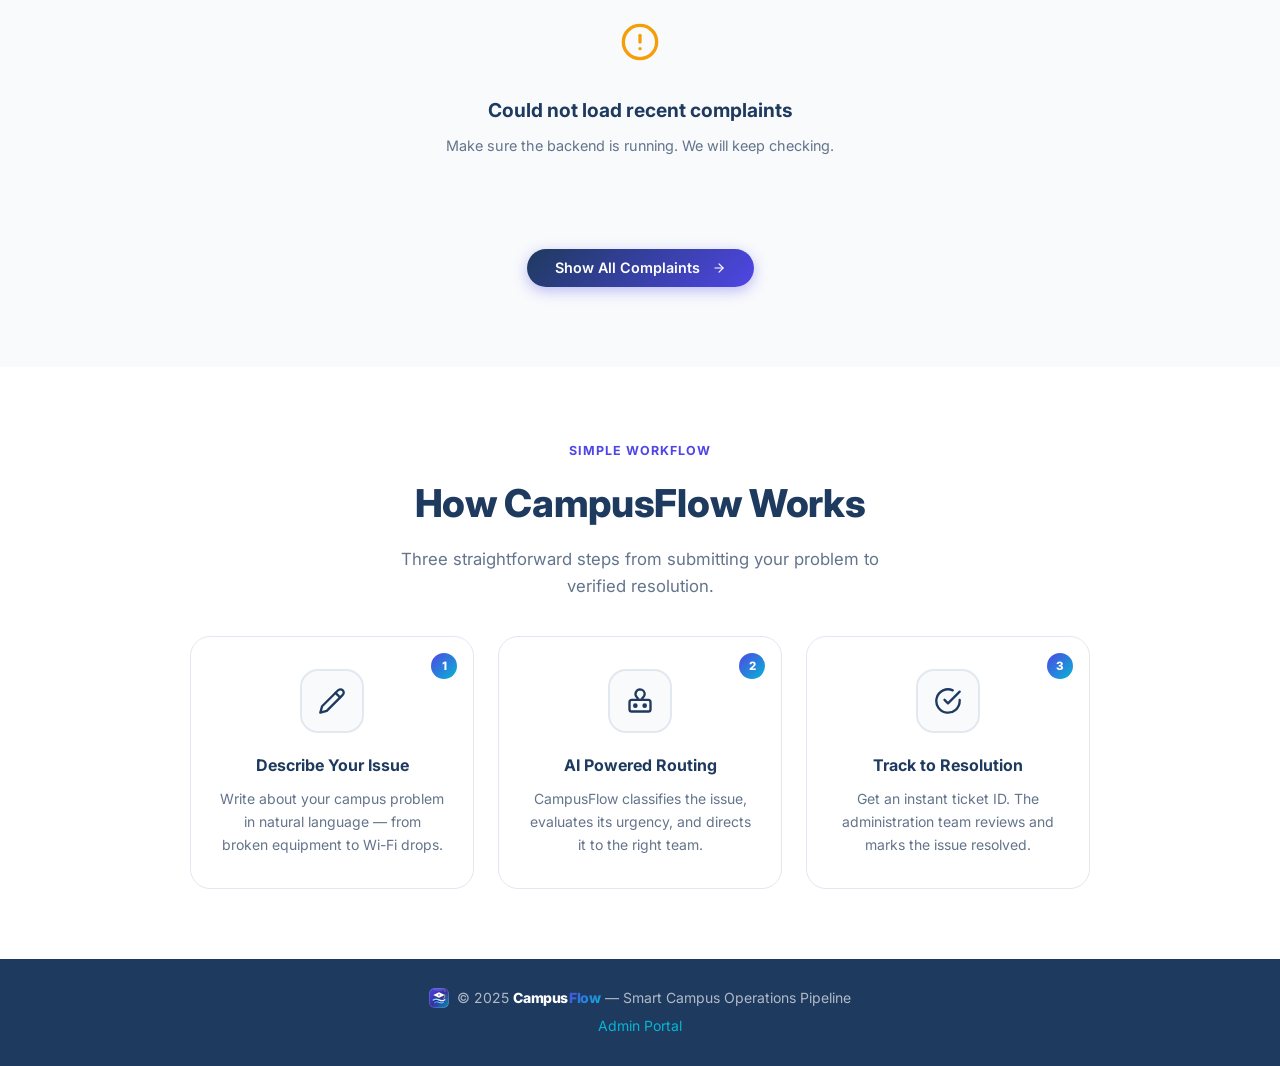
==== commit b6581799: "fix(camera): show open camera button only on mobile and tablet devices and hide on pc" ====
--- a/frontend/index.html
+++ b/frontend/index.html
@@ -82,43 +82,24 @@
                 </label>
 
                 <div id="camera-controls" style="display:flex;gap:10px;flex-wrap:wrap;align-items:center;">
-                  <!-- Native Camera Button (Opens phone camera directly on mobile) -->
-                  <label class="btn btn-secondary" id="open-camera-label" for="camera-native-input" style="gap:8px;padding:9px 18px;font-size:.85rem;cursor:pointer;margin:0;display:inline-flex;align-items:center;">
+                  <!-- Camera Button: Visible ONLY for mobile & tablet users -->
+                  <label class="btn btn-secondary mobile-tablet-only" id="open-camera-label" for="camera-native-input" style="gap:8px;padding:9px 18px;font-size:.85rem;cursor:pointer;margin:0;align-items:center;">
                     <svg class="ui-icon" width="16" height="16" viewBox="0 0 24 24"><path d="M14.5 4h-5L7 7H4a2 2 0 0 0-2 2v9a2 2 0 0 0 2 2h16a2 2 0 0 0 2-2V9a2 2 0 0 0-2-2h-3l-2.5-3z"/><circle cx="12" cy="13" r="3"/></svg>
                     <span>Open Camera</span>
                   </label>
                   <input type="file" id="camera-native-input" accept="image/*" capture="environment" style="position:absolute;width:1px;height:1px;padding:0;margin:-1px;overflow:hidden;clip:rect(0,0,0,0);border:0;opacity:0;" />
 
-                  <!-- Gallery Button -->
+                  <!-- Gallery / File Upload Button: Visible on all devices (PC, tablet, mobile) -->
                   <label class="btn btn-secondary" id="upload-file-label" for="file-input" style="gap:8px;padding:9px 18px;font-size:.85rem;cursor:pointer;margin:0;display:inline-flex;align-items:center;">
                     <svg class="ui-icon" width="16" height="16" viewBox="0 0 24 24"><rect width="18" height="18" x="3" y="3" rx="2"/><circle cx="9" cy="9" r="2"/><path d="m21 15-3.086-3.086a2 2 0 0 0-2.828 0L6 21"/></svg>
                     <span>Choose from Gallery</span>
                   </label>
                   <input type="file" id="file-input" accept="image/*" style="position:absolute;width:1px;height:1px;padding:0;margin:-1px;overflow:hidden;clip:rect(0,0,0,0);border:0;opacity:0;" />
 
-                  <!-- Optional Live Webcam button on desktop -->
-                  <button type="button" class="btn btn-secondary" id="open-webcam-btn" style="display:none;gap:6px;padding:9px 14px;font-size:.82rem;">
-                    <svg class="ui-icon" width="14" height="14" viewBox="0 0 24 24"><circle cx="12" cy="12" r="10"/><circle cx="12" cy="12" r="3"/></svg>
-                    Live Webcam
-                  </button>
-
                   <button type="button" class="btn btn-secondary" id="remove-photo-btn" style="display:none;gap:6px;padding:9px 14px;font-size:.82rem;color:#e53e3e;border-color:#e53e3e;">
                     <svg class="ui-icon" width="14" height="14" viewBox="0 0 24 24"><path d="M18 6 6 18M6 6l12 12"/></svg>
                     Remove Photo
                   </button>
-                </div>
-
-                <!-- Live Camera Stream -->
-                <div id="camera-stream-wrap" style="display:none;margin-top:14px;border-radius:var(--radius);overflow:hidden;border:2px solid var(--border);background:#000;position:relative;">
-                  <video id="camera-video" autoplay playsinline muted style="width:100%;max-height:260px;object-fit:cover;display:block;"></video>
-                  <div style="position:absolute;bottom:0;left:0;right:0;padding:12px;display:flex;gap:10px;justify-content:center;background:linear-gradient(transparent,rgba(0,0,0,0.6));">
-                    <button type="button" class="btn btn-primary" id="capture-btn" style="padding:9px 24px;font-size:.9rem;">
-                      <svg class="ui-icon" width="16" height="16" viewBox="0 0 24 24" style="stroke:#fff;"><circle cx="12" cy="12" r="10"/><circle cx="12" cy="12" r="3"/></svg> Capture
-                    </button>
-                    <button type="button" class="btn btn-secondary" id="close-camera-btn" style="padding:9px 18px;font-size:.9rem;background:rgba(255,255,255,0.15);color:#fff;border-color:rgba(255,255,255,0.3);">
-                      <svg class="ui-icon" width="14" height="14" viewBox="0 0 24 24" style="stroke:#fff;"><path d="M18 6 6 18M6 6l12 12"/></svg> Cancel
-                    </button>
-                  </div>
                 </div>
 
                 <!-- Photo Preview -->
--- a/frontend/css/style.css
+++ b/frontend/css/style.css
@@ -507,6 +507,23 @@
 #open-camera-label *,
 #upload-file-label * {
   pointer-events: none;
+}
+
+/* ── Mobile/Tablet Only Visibility (Camera button hidden on PC) ── */
+.mobile-tablet-only {
+  display: none !important;
+}
+
+@media (pointer: coarse) {
+  .mobile-tablet-only {
+    display: inline-flex !important;
+  }
+}
+
+@media (max-width: 1024px) and (hover: none) {
+  .mobile-tablet-only {
+    display: inline-flex !important;
+  }
 }
 
 .btn-danger {
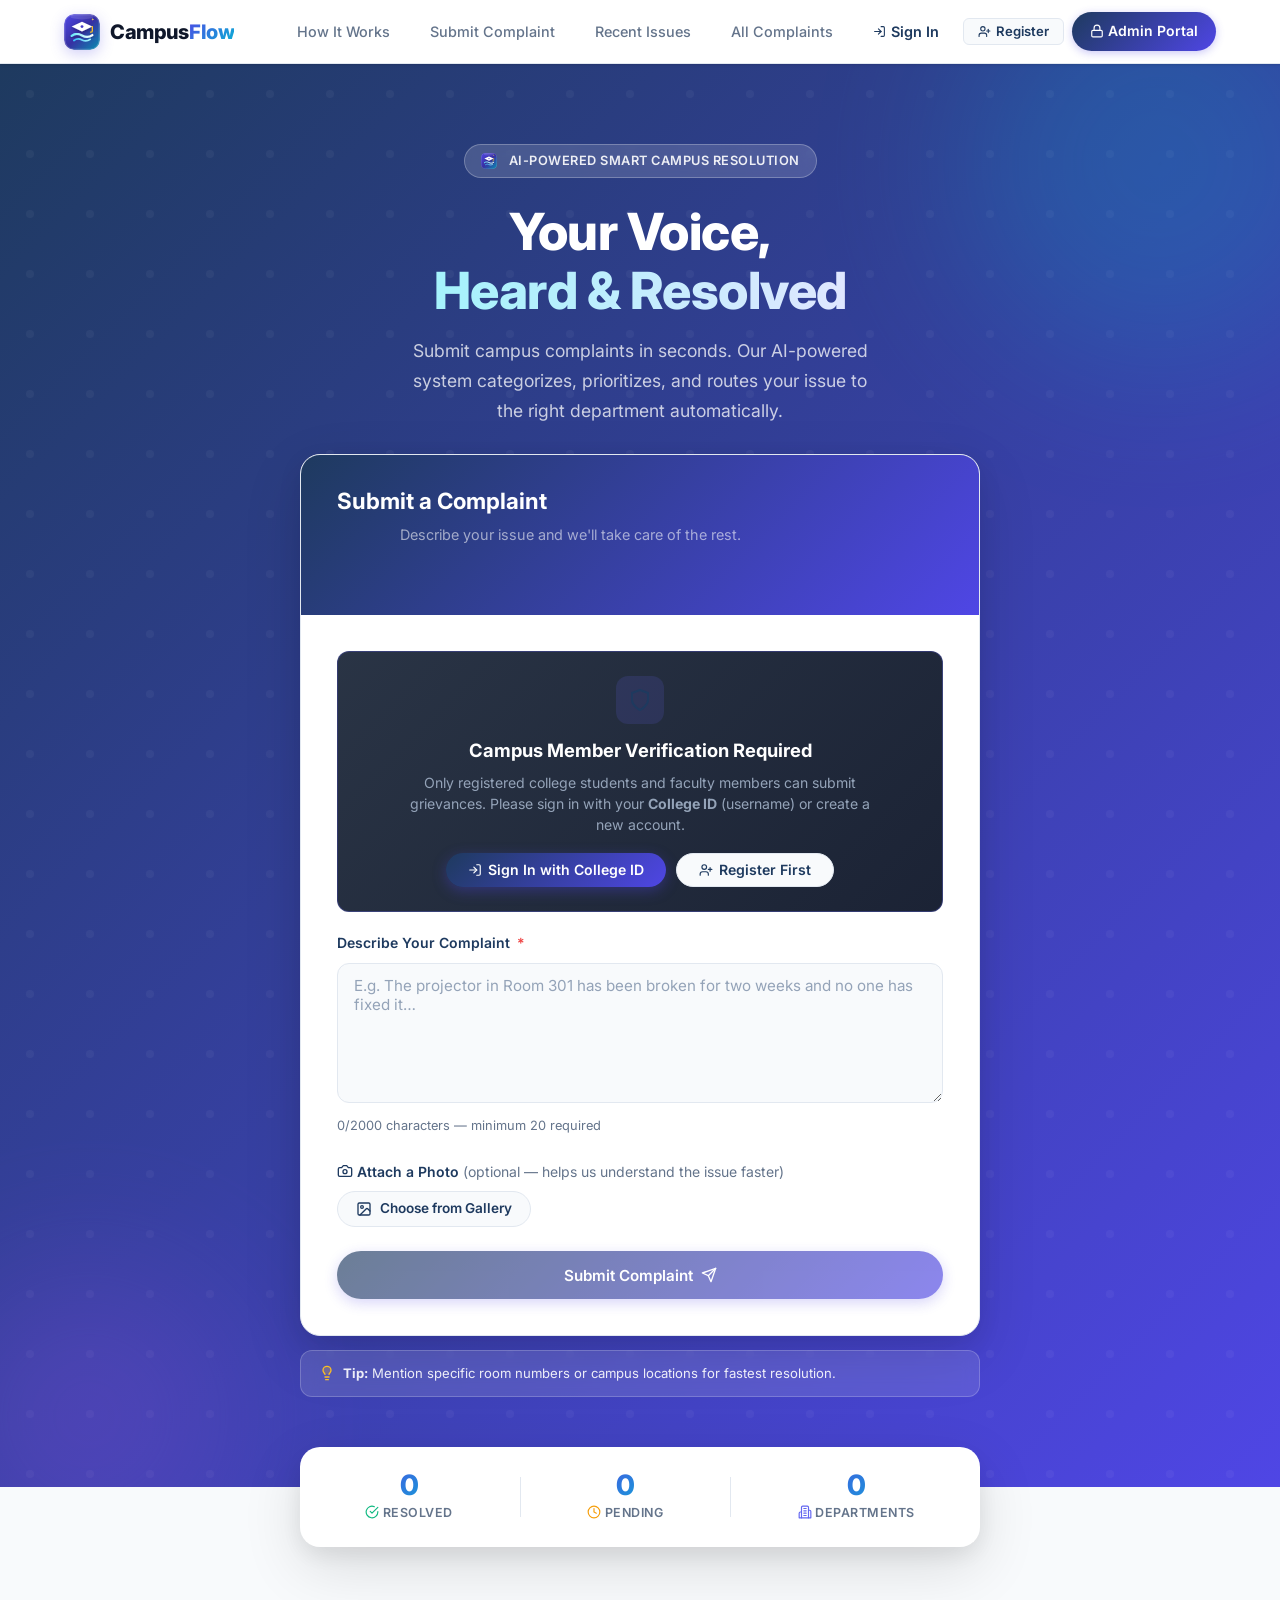
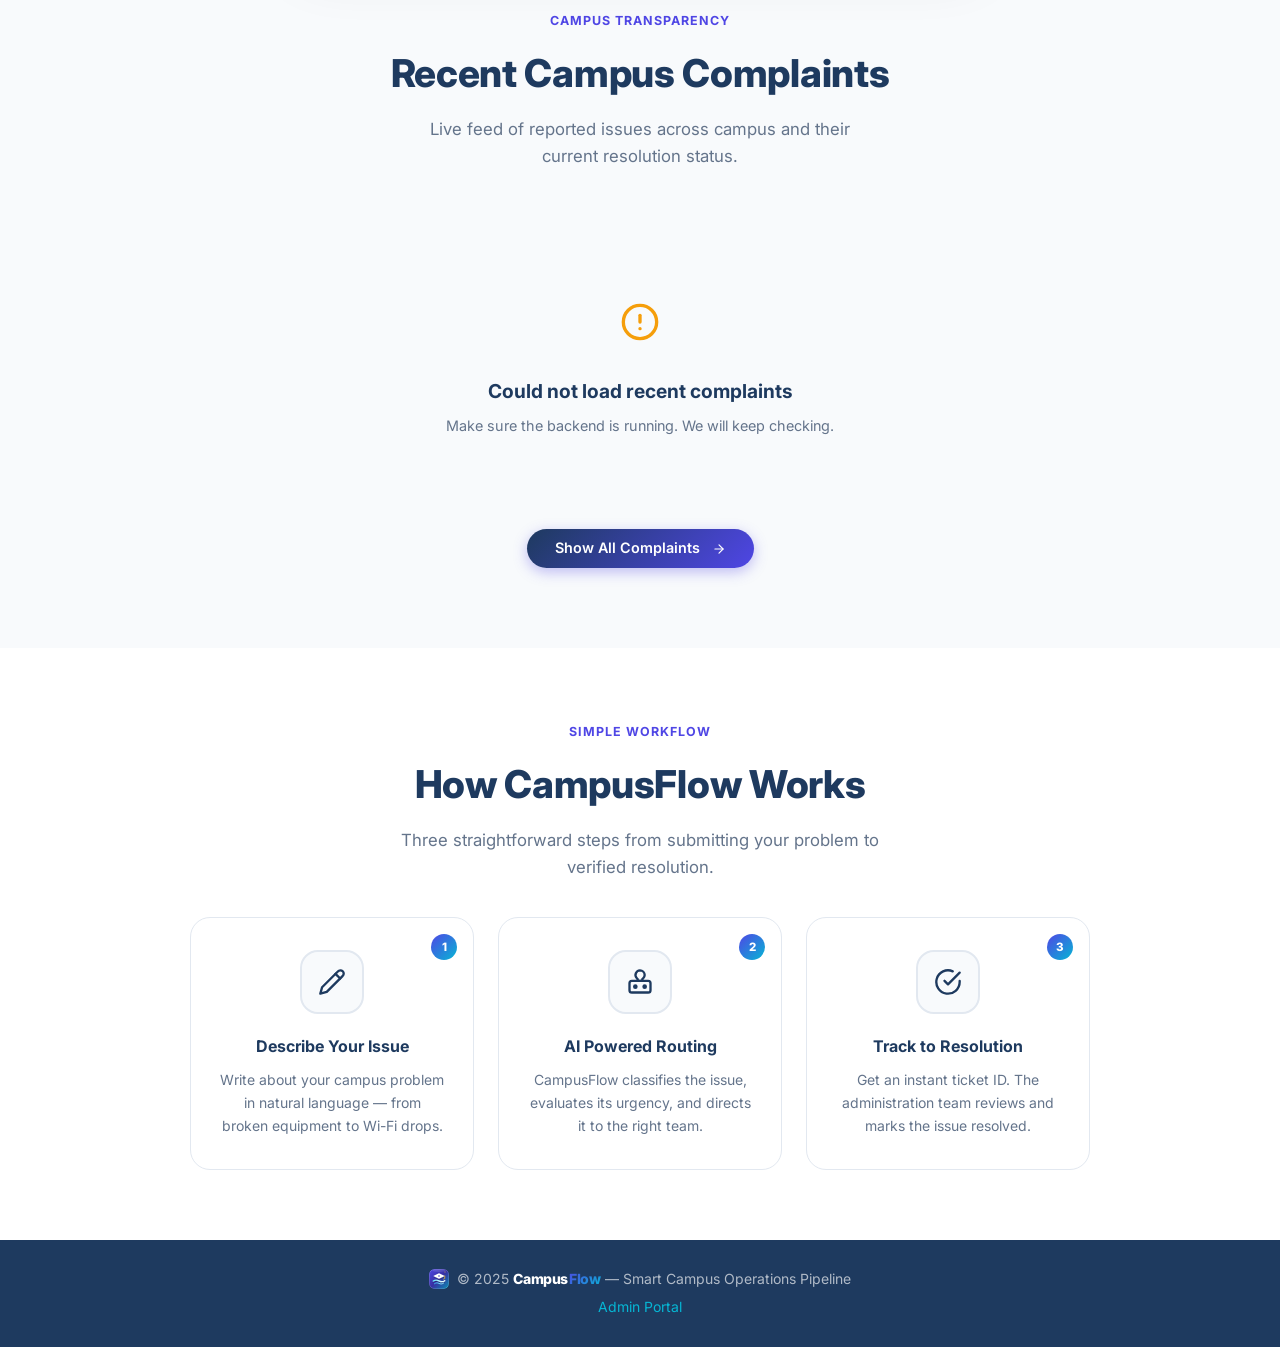
==== commit c14940d9: "feat(auth): add student and faculty registration & login with College ID authentication" ====
--- a/frontend/index.html
+++ b/frontend/index.html
@@ -289,6 +289,7 @@
 
   <!-- ══ Scripts ═════════════════════════════════════════════ -->
   <script src="js/api.js"></script>
+  <script src="js/auth.js"></script>
   <script src="js/complaint.js"></script>
 </body>
 </html>
